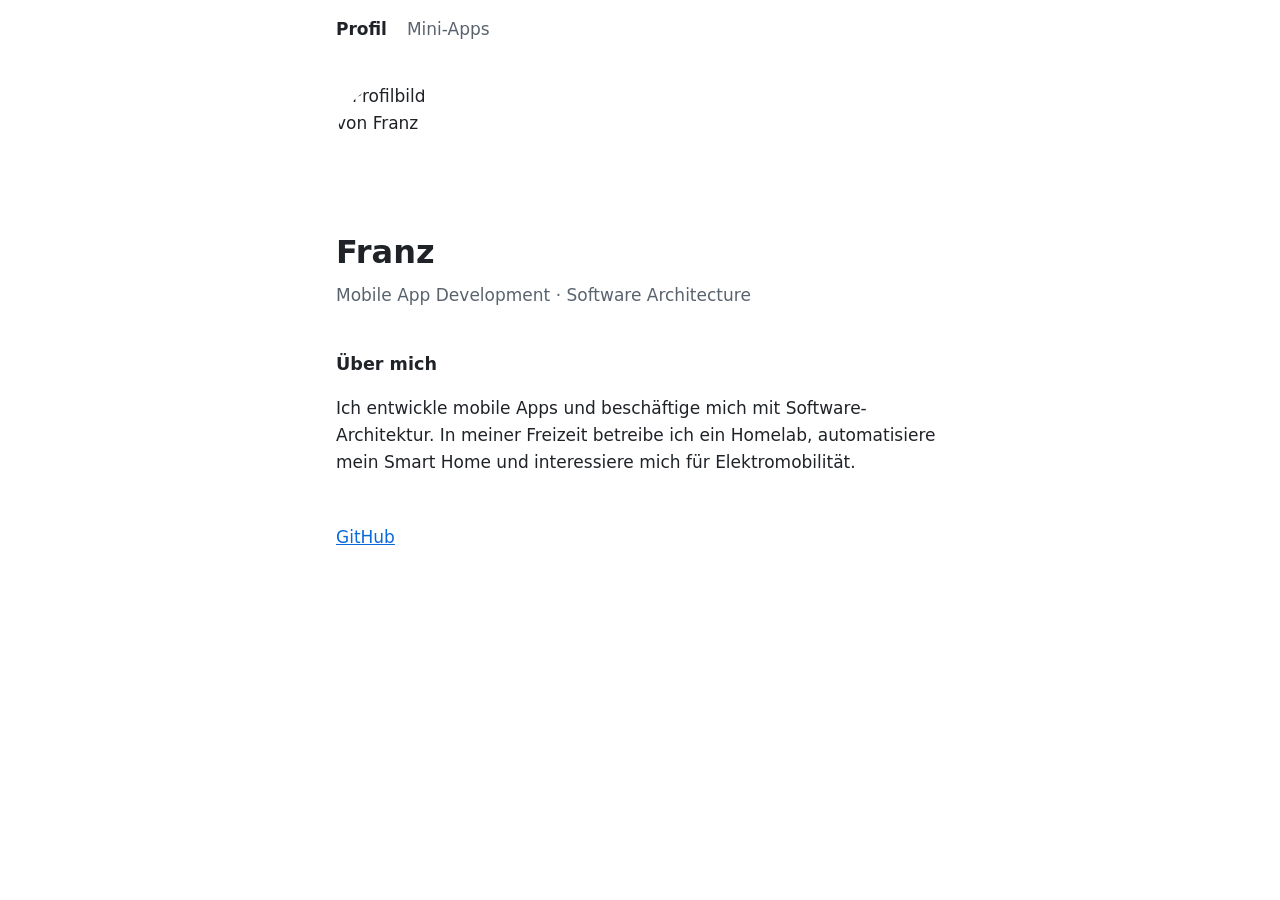
==== index.html @ 171bca57 "Navigation und Mini-Apps-Sektion ergänzen, CLAUDE.md anlegen Co-Authored-By: Claude Opus 5.5 <norepl" ====
<!doctype html>
<html lang="de">
<head>
  <meta charset="utf-8">
  <meta name="viewport" content="width=device-width, initial-scale=1">
  <title>Franz</title>
  <meta name="description" content="Franz – Mobile App Development, Software Architecture, Homelab, Smart Home, EVs">
  <link rel="stylesheet" href="style.css">
</head>
<body>
  <nav class="site-nav">
    <a href="./" aria-current="page">Profil</a>
    <a href="apps/">Mini-Apps</a>
  </nav>
  <main>
    <img class="avatar" src="https://avatars.githubusercontent.com/u/1780720?v=4" alt="Profilbild von Franz" width="120" height="120">
    <h1>Franz</h1>
    <p class="tagline">Mobile App Development · Software Architecture</p>
    <section>
      <h2>Über mich</h2>
      <p>
        Ich entwickle mobile Apps und beschäftige mich mit Software-Architektur.
        In meiner Freizeit betreibe ich ein Homelab, automatisiere mein Smart Home
        und interessiere mich für Elektromobilität.
      </p>
    </section>
    <footer>
      <a href="https://github.com/franzlj">GitHub</a>
    </footer>
  </main>
</body>
</html>
---- style.css ----
:root {
  --bg: #ffffff;
  --fg: #1f2328;
  --muted: #59636e;
  --accent: #0969da;
}
@media (prefers-color-scheme: dark) {
  :root {
    --bg: #0d1117;
    --fg: #e6edf3;
    --muted: #9198a1;
    --accent: #4493f8;
  }
}
* { box-sizing: border-box; }
body {
  margin: 0;
  background: var(--bg);
  color: var(--fg);
  font: 17px/1.6 system-ui, -apple-system, "Segoe UI", Roboto, sans-serif;
}
main {
  max-width: 640px;
  margin: 0 auto;
  padding: 64px 16px;
}
.avatar { border-radius: 50%; display: block; }
h1 { margin: 24px 0 4px; font-size: 2rem; }
h2 { font-size: 1.1rem; margin-top: 40px; }
.tagline { color: var(--muted); margin: 0; }
a { color: var(--accent); }
footer { margin-top: 48px; color: var(--muted); }

/* Navigation */
.site-nav {
  max-width: 640px;
  margin: 0 auto;
  padding: 16px 16px 0;
  display: flex;
  gap: 20px;
}
.site-nav a { color: var(--muted); text-decoration: none; }
.site-nav a:hover { color: var(--accent); }
.site-nav a[aria-current="page"] { color: var(--fg); font-weight: 600; }
.site-nav + main { padding-top: 40px; }

/* Mini-Apps-Übersicht */
.app-list { list-style: none; padding: 0; margin: 0; }
.app-list li { padding: 12px 0; border-bottom: 1px solid color-mix(in srgb, var(--muted) 30%, transparent); }
.app-list a { font-weight: 600; }
.app-list p { margin: 4px 0 0; color: var(--muted); }
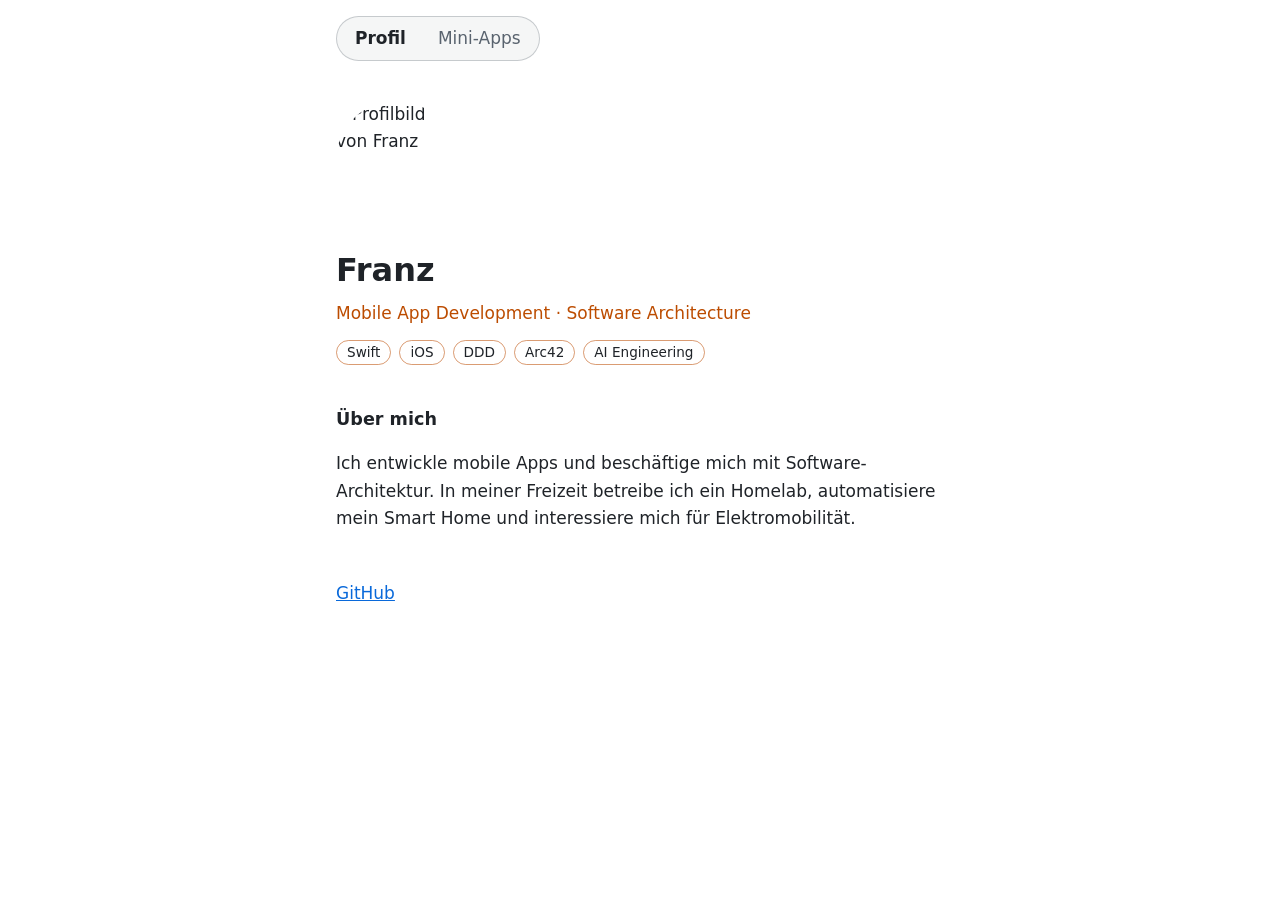
==== commit e5f4eace: "Frontpage: Navigation als Capsule, Rollen in Orange, Tag-Capsules - Navigation in gemeinsamer Capsul" ====
--- a/index.html
+++ b/index.html
@@ -15,7 +15,14 @@
   <main>
     <img class="avatar" src="https://avatars.githubusercontent.com/u/1780720?v=4" alt="Profilbild von Franz" width="120" height="120">
     <h1>Franz</h1>
-    <p class="tagline">Mobile App Development · Software Architecture</p>
+    <p class="tagline roles">Mobile App Development · Software Architecture</p>
+    <ul class="tags" aria-label="Schwerpunkte">
+      <li>Swift</li>
+      <li>iOS</li>
+      <li>DDD</li>
+      <li>Arc42</li>
+      <li>AI Engineering</li>
+    </ul>
     <section>
       <h2>Über mich</h2>
       <p>
--- a/style.css
+++ b/style.css
@@ -3,6 +3,7 @@
   --fg: #1f2328;
   --muted: #59636e;
   --accent: #0969da;
+  --orange: #bc4c00;
 }
 @media (prefers-color-scheme: dark) {
   :root {
@@ -10,6 +11,7 @@
     --fg: #e6edf3;
     --muted: #9198a1;
     --accent: #4493f8;
+    --orange: #db6d28;
   }
 }
 * { box-sizing: border-box; }
@@ -31,21 +33,77 @@
 a { color: var(--accent); }
 footer { margin-top: 48px; color: var(--muted); }
 
-/* Navigation */
+/* Navigation: gemeinsame Capsule, Hover blendet eingesetzte Capsule ein */
 .site-nav {
-  max-width: 640px;
-  margin: 0 auto;
-  padding: 16px 16px 0;
+  --nav-col: 640px;
+  width: fit-content;
+  max-width: calc(100% - 32px);
+  margin: 16px auto 0 max(16px, (100% - var(--nav-col)) / 2 + 16px);
+  padding: 4px;
   display: flex;
-  gap: 20px;
+  flex-wrap: wrap;
+  gap: 4px;
+  border: 1px solid color-mix(in srgb, var(--muted) 30%, transparent);
+  border-radius: 999px;
+  background: color-mix(in srgb, var(--muted) 6%, var(--bg));
 }
-.site-nav a { color: var(--muted); text-decoration: none; }
-.site-nav a:hover { color: var(--accent); }
+.site-nav a {
+  padding: 4px 14px;
+  border-radius: 999px;
+  color: var(--muted);
+  text-decoration: none;
+  transition: background-color .15s, box-shadow .15s, color .15s;
+}
+.site-nav a:hover, .site-nav a:focus-visible {
+  color: var(--accent);
+  background: color-mix(in srgb, var(--muted) 18%, var(--bg));
+  box-shadow: inset 0 1px 3px rgb(0 0 0 / .28);
+}
 .site-nav a[aria-current="page"] { color: var(--fg); font-weight: 600; }
 .site-nav + main { padding-top: 40px; }
+@media (prefers-reduced-motion: reduce) { .site-nav a { transition: none; } }
 
-/* Mini-Apps-Übersicht */
-.app-list { list-style: none; padding: 0; margin: 0; }
-.app-list li { padding: 12px 0; border-bottom: 1px solid color-mix(in srgb, var(--muted) 30%, transparent); }
-.app-list a { font-weight: 600; }
-.app-list p { margin: 4px 0 0; color: var(--muted); }
+/* Profil: Rollen und Tags */
+.tagline.roles { color: var(--orange); font-weight: 500; }
+.tags {
+  list-style: none;
+  padding: 0;
+  margin: 12px 0 0;
+  display: flex;
+  flex-wrap: wrap;
+  gap: 8px;
+}
+.tags li {
+  padding: 1px 10px;
+  border: 1px solid color-mix(in srgb, var(--orange) 55%, transparent);
+  border-radius: 999px;
+  color: var(--fg);
+  font-size: .85rem;
+}
+
+/* Mini-Apps-Übersicht: Kacheln */
+.app-grid {
+  list-style: none;
+  padding: 0;
+  margin: 24px 0 0;
+  display: grid;
+  grid-template-columns: repeat(auto-fill, minmax(min(100%, 260px), 1fr));
+  gap: 16px;
+}
+.app-tile {
+  display: flex;
+  flex-direction: column;
+  gap: 6px;
+  height: 100%;
+  padding: 16px 18px;
+  border: 1px solid color-mix(in srgb, var(--muted) 30%, transparent);
+  border-radius: 12px;
+  background: color-mix(in srgb, var(--muted) 6%, var(--bg));
+  color: var(--fg);
+  text-decoration: none;
+  transition: border-color .15s, transform .15s;
+}
+.app-tile:hover, .app-tile:focus-visible { border-color: var(--accent); transform: translateY(-2px); }
+.app-tile-title { font-weight: 600; color: var(--accent); }
+.app-tile-desc { color: var(--muted); font-size: .95rem; line-height: 1.45; }
+@media (prefers-reduced-motion: reduce) { .app-tile { transition: none; } .app-tile:hover { transform: none; } }
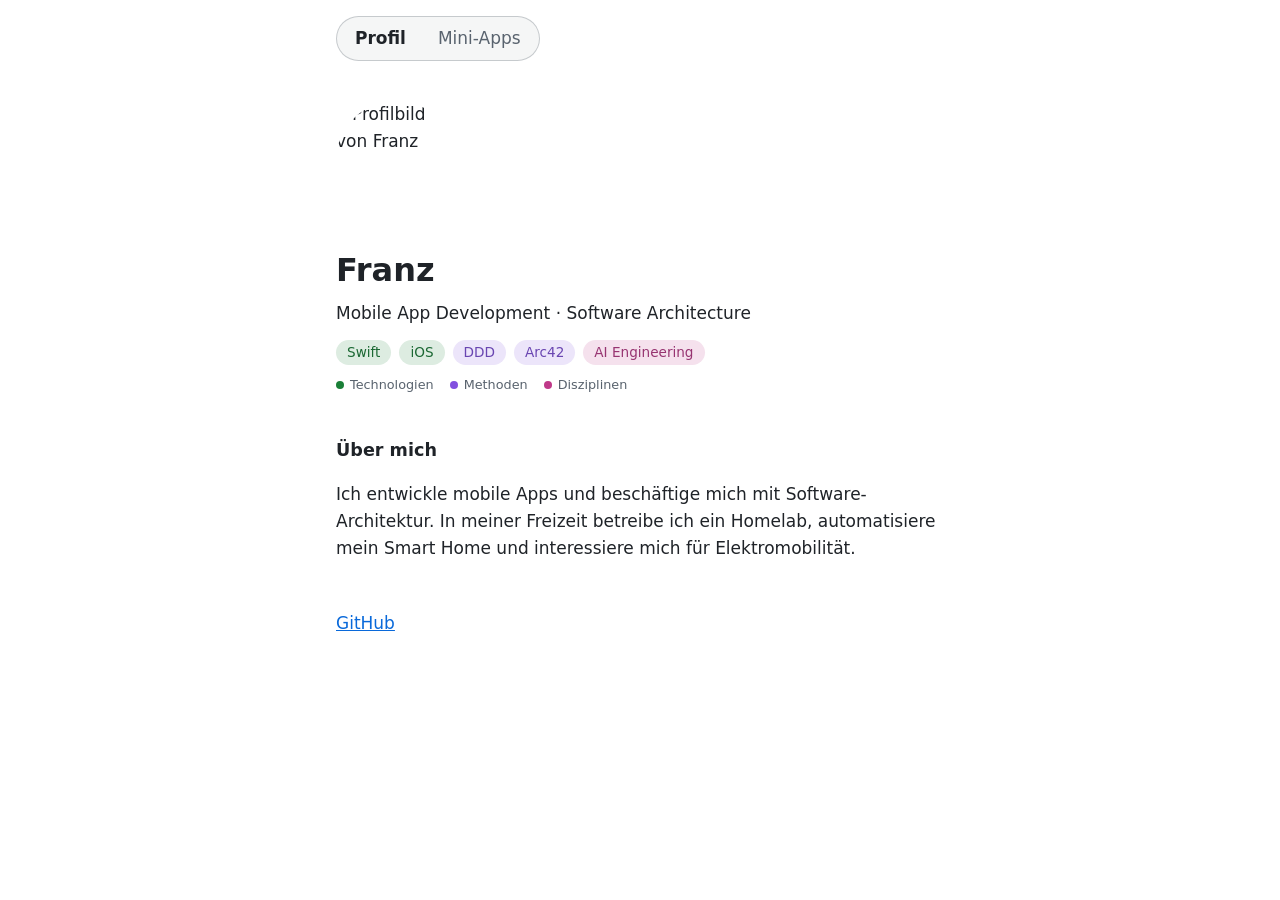
==== commit d31b4188: "Skill-Tags gefüllt und nach Kategorie gefärbt, Orange entfernt - Farb-Tokens --cat-tech, --cat-metho" ====
--- a/index.html
+++ b/index.html
@@ -16,13 +16,18 @@
     <img class="avatar" src="https://avatars.githubusercontent.com/u/1780720?v=4" alt="Profilbild von Franz" width="120" height="120">
     <h1>Franz</h1>
     <p class="tagline roles">Mobile App Development · Software Architecture</p>
-    <ul class="tags" aria-label="Schwerpunkte">
-      <li>Swift</li>
-      <li>iOS</li>
-      <li>DDD</li>
-      <li>Arc42</li>
-      <li>AI Engineering</li>
+    <ul class="tags" aria-label="Skills">
+      <li class="tag-tech" title="Technologie">Swift</li>
+      <li class="tag-tech" title="Technologie">iOS</li>
+      <li class="tag-method" title="Methode">DDD</li>
+      <li class="tag-method" title="Methode">Arc42</li>
+      <li class="tag-discipline" title="Disziplin">AI Engineering</li>
     </ul>
+    <p class="tag-legend">
+      <span class="tag-tech">Technologien</span>
+      <span class="tag-method">Methoden</span>
+      <span class="tag-discipline">Disziplinen</span>
+    </p>
     <section>
       <h2>Über mich</h2>
       <p>
--- a/style.css
+++ b/style.css
@@ -3,7 +3,10 @@
   --fg: #1f2328;
   --muted: #59636e;
   --accent: #0969da;
-  --orange: #bc4c00;
+  /* Skill-Kategorien (GitHub-Primer-Palette) */
+  --cat-tech: #1a7f37;
+  --cat-method: #8250df;
+  --cat-discipline: #bf3989;
 }
 @media (prefers-color-scheme: dark) {
   :root {
@@ -11,7 +14,9 @@
     --fg: #e6edf3;
     --muted: #9198a1;
     --accent: #4493f8;
-    --orange: #db6d28;
+    --cat-tech: #3fb950;
+    --cat-method: #ab7df8;
+    --cat-discipline: #db61a2;
   }
 }
 * { box-sizing: border-box; }
@@ -63,8 +68,11 @@
 .site-nav + main { padding-top: 40px; }
 @media (prefers-reduced-motion: reduce) { .site-nav a { transition: none; } }
 
-/* Profil: Rollen und Tags */
-.tagline.roles { color: var(--orange); font-weight: 500; }
+/* Profil: Rollen und Skill-Tags, Farbe je Kategorie */
+.tagline.roles { color: var(--fg); font-weight: 500; }
+.tag-tech { --cat: var(--cat-tech); }
+.tag-method { --cat: var(--cat-method); }
+.tag-discipline { --cat: var(--cat-discipline); }
 .tags {
   list-style: none;
   padding: 0;
@@ -74,11 +82,30 @@
   gap: 8px;
 }
 .tags li {
-  padding: 1px 10px;
-  border: 1px solid color-mix(in srgb, var(--orange) 55%, transparent);
+  padding: 2px 11px;
   border-radius: 999px;
-  color: var(--fg);
+  background: color-mix(in srgb, var(--cat) 15%, var(--bg));
+  /* Text Richtung --fg gemischt: Kontrast >= 4.5:1 in Hell und Dunkel */
+  color: color-mix(in srgb, var(--cat) 75%, var(--fg));
   font-size: .85rem;
+  font-weight: 500;
+}
+.tag-legend {
+  display: flex;
+  flex-wrap: wrap;
+  gap: 4px 16px;
+  margin: 10px 0 0;
+  color: var(--muted);
+  font-size: .8rem;
+}
+.tag-legend span::before {
+  content: "";
+  display: inline-block;
+  width: 8px;
+  height: 8px;
+  margin-right: 6px;
+  border-radius: 50%;
+  background: var(--cat);
 }
 
 /* Mini-Apps-Übersicht: Kacheln */
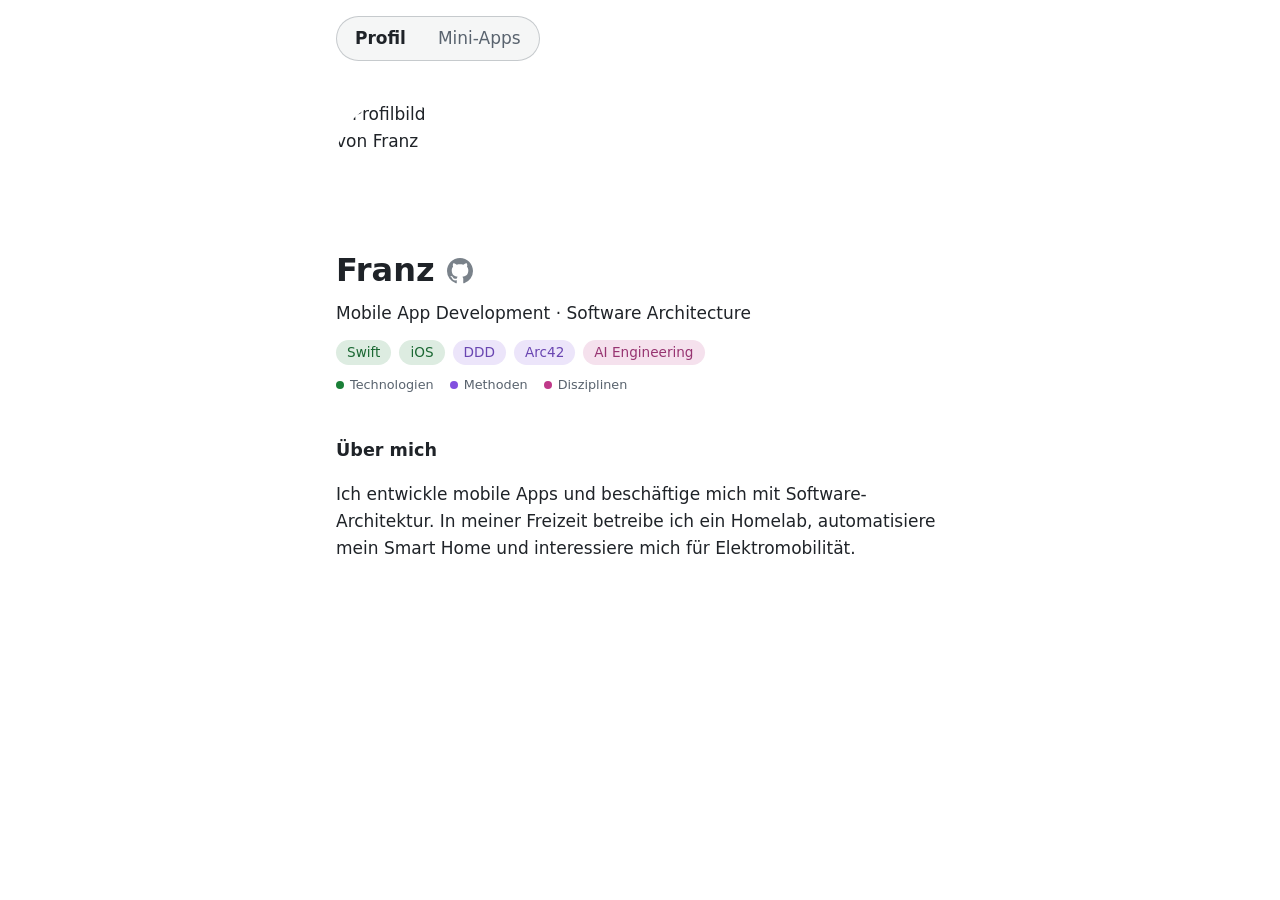
==== commit 1f3cc487: "GitHub-Link als gedämpftes Icon neben den Namen verschoben Co-Authored-By: Claude Opus 5.5 <noreply@" ====
--- a/index.html
+++ b/index.html
@@ -14,7 +14,12 @@
   </nav>
   <main>
     <img class="avatar" src="https://avatars.githubusercontent.com/u/1780720?v=4" alt="Profilbild von Franz" width="120" height="120">
-    <h1>Franz</h1>
+    <div class="name-row">
+      <h1>Franz</h1>
+      <a class="icon-link" href="https://github.com/franzlj" aria-label="GitHub-Profil von Franz" title="GitHub">
+        <svg viewBox="0 0 16 16" width="26" height="26" aria-hidden="true" fill="currentColor"><path d="M8 0c4.42 0 8 3.58 8 8a8.013 8.013 0 0 1-5.45 7.59c-.4.08-.55-.17-.55-.38 0-.27.01-1.13.01-2.2 0-.75-.25-1.23-.54-1.48 1.78-.2 3.65-.88 3.65-3.95 0-.88-.31-1.59-.82-2.15.08-.2.36-1.02-.08-2.12 0 0-.67-.22-2.2.82-.64-.18-1.32-.27-2-.27-.68 0-1.36.09-2 .27-1.53-1.03-2.2-.82-2.2-.82-.44 1.1-.16 1.92-.08 2.12-.51.56-.82 1.28-.82 2.15 0 3.06 1.86 3.75 3.64 3.95-.23.2-.44.55-.51 1.07-.46.21-1.61.55-2.33-.66-.15-.24-.6-.83-1.23-.82-.67.01-.27.38.01.53.34.19.73.9.82 1.13.16.45.68 1.31 2.69.94 0 .67.01 1.3.01 1.49 0 .21-.15.45-.55.38A7.995 7.995 0 0 1 0 8c0-4.42 3.58-8 8-8Z"/></svg>
+      </a>
+    </div>
     <p class="tagline roles">Mobile App Development · Software Architecture</p>
     <ul class="tags" aria-label="Skills">
       <li class="tag-tech" title="Technologie">Swift</li>
@@ -36,9 +41,6 @@
         und interessiere mich für Elektromobilität.
       </p>
     </section>
-    <footer>
-      <a href="https://github.com/franzlj">GitHub</a>
-    </footer>
   </main>
 </body>
 </html>
--- a/style.css
+++ b/style.css
@@ -68,6 +68,13 @@
 .site-nav + main { padding-top: 40px; }
 @media (prefers-reduced-motion: reduce) { .site-nav a { transition: none; } }
 
+/* Profil: Name mit GitHub-Icon */
+.name-row { display: flex; align-items: center; gap: 12px; margin: 24px 0 4px; }
+.name-row h1 { margin: 0; }
+.icon-link { display: inline-flex; color: var(--muted); opacity: .8; transition: color .15s, opacity .15s; }
+.icon-link:hover, .icon-link:focus-visible { color: var(--fg); opacity: 1; }
+@media (prefers-reduced-motion: reduce) { .icon-link { transition: none; } }
+
 /* Profil: Rollen und Skill-Tags, Farbe je Kategorie */
 .tagline.roles { color: var(--fg); font-weight: 500; }
 .tag-tech { --cat: var(--cat-tech); }
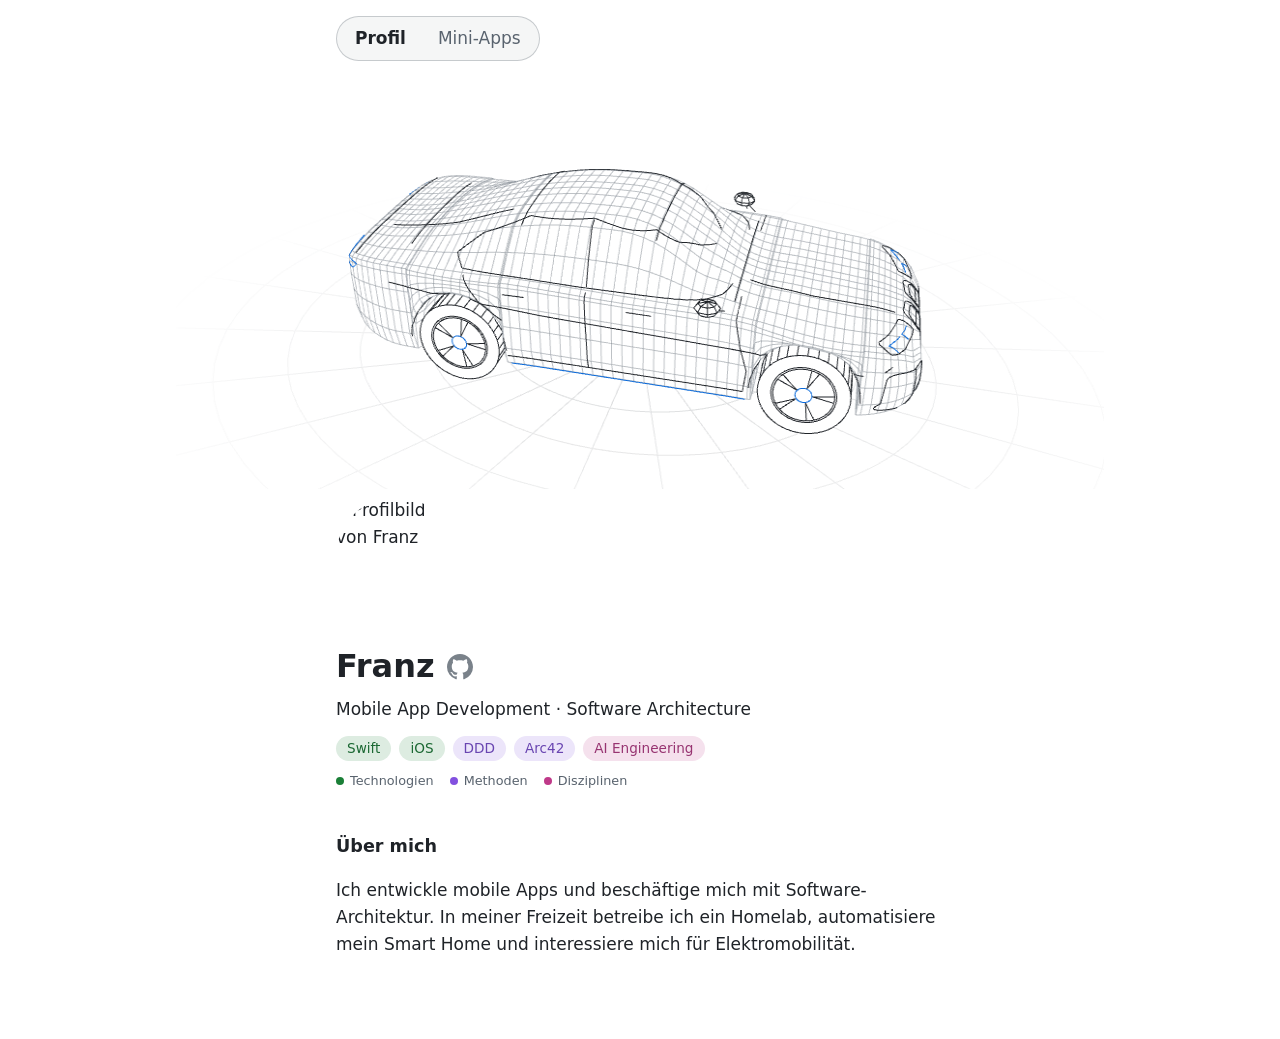
==== commit dc17f7d2: "Startseite: 3D-Drahtgittermodell eines Autos mit scrollgesteuerter Kamera Prozedural erzeugte Kaross" ====
--- a/index.html
+++ b/index.html
@@ -6,12 +6,16 @@
   <title>Franz</title>
   <meta name="description" content="Franz – Mobile App Development, Software Architecture, Homelab, Smart Home, EVs">
   <link rel="stylesheet" href="style.css">
+  <script type="module" src="assets/car-stage.js"></script>
 </head>
 <body>
   <nav class="site-nav">
     <a href="./" aria-current="page">Profil</a>
     <a href="apps/">Mini-Apps</a>
   </nav>
+  <div class="car-stage">
+    <canvas role="img" aria-label="Drahtgittermodell eines Autos, die Ansicht dreht sich beim Scrollen von seitlich oben nach frontal"></canvas>
+  </div>
   <main>
     <img class="avatar" src="https://avatars.githubusercontent.com/u/1780720?v=4" alt="Profilbild von Franz" width="120" height="120">
     <div class="name-row">
--- a/style.css
+++ b/style.css
@@ -66,6 +66,16 @@
 }
 .site-nav a[aria-current="page"] { color: var(--fg); font-weight: 600; }
 .site-nav + main { padding-top: 40px; }
+
+/* Profil: 3D-Modell zwischen Navigation und Profilbild */
+.car-stage {
+  max-width: 960px;
+  height: clamp(220px, 42vw, 420px);
+  margin: 8px auto 0;
+  padding: 0 16px;
+}
+.car-stage canvas { display: block; width: 100%; height: 100%; }
+.car-stage + main { padding-top: 8px; }
 @media (prefers-reduced-motion: reduce) { .site-nav a { transition: none; } }
 
 /* Profil: Name mit GitHub-Icon */
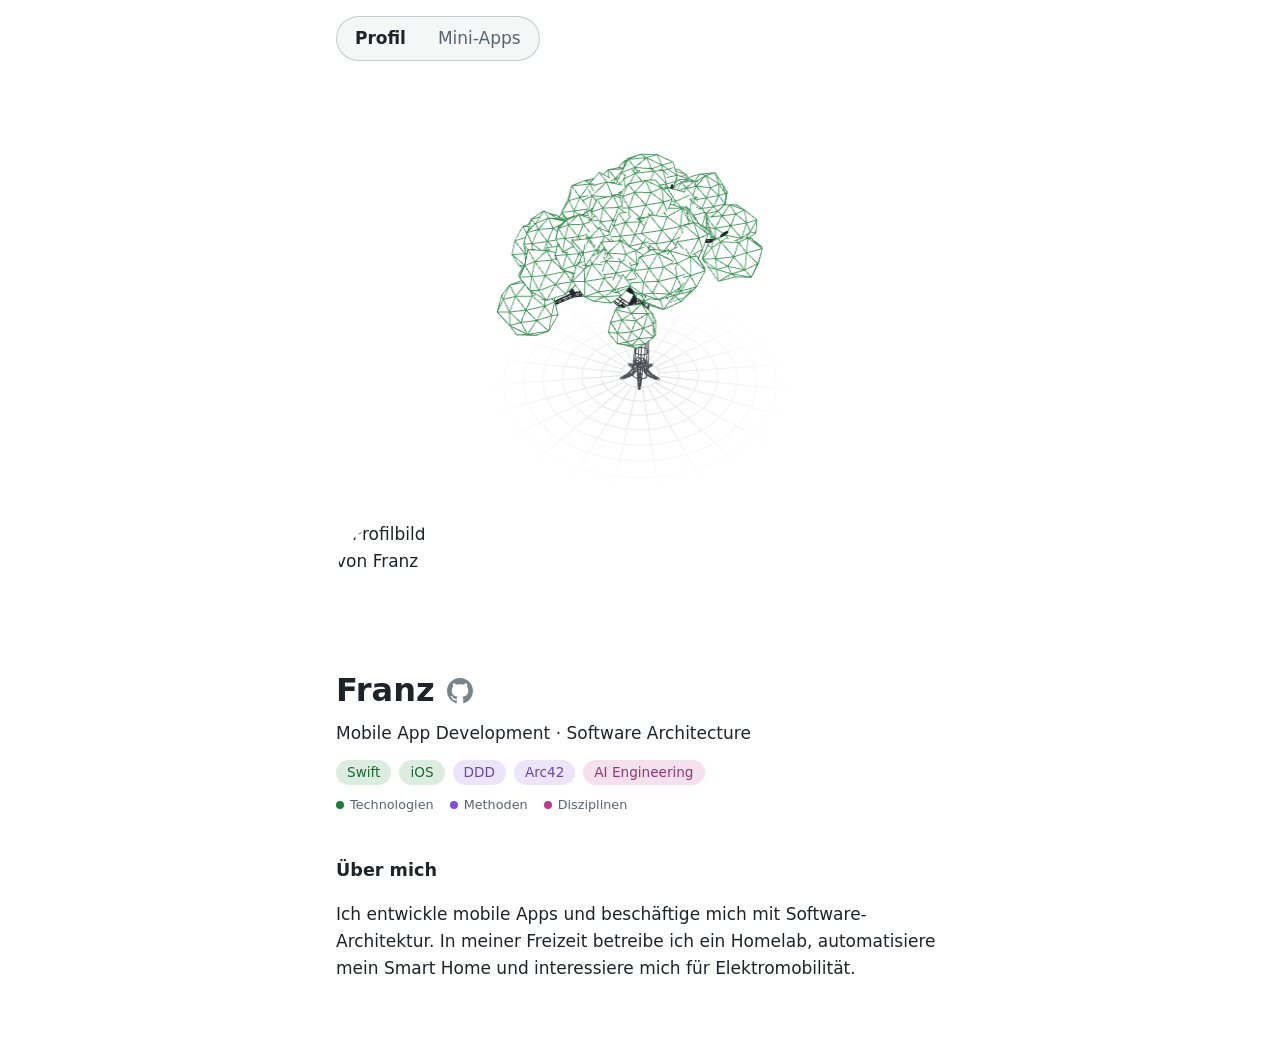
==== commit 0e07ff90: "Startseite: Baum statt Auto als 3D-Drahtgittermodell Prozeduraler Baum (fester Seed): verjüngte Äste" ====
--- a/index.html
+++ b/index.html
@@ -6,26 +6,26 @@
   <title>Franz</title>
   <meta name="description" content="Franz – Mobile App Development, Software Architecture, Homelab, Smart Home, EVs">
   <link rel="stylesheet" href="style.css">
-  <script type="module" src="assets/car-stage.js"></script>
+  <script type="module" src="assets/tree-stage.js"></script>
 </head>
 <body>
   <nav class="site-nav">
     <a href="./" aria-current="page">Profil</a>
     <a href="apps/">Mini-Apps</a>
   </nav>
-  <div class="car-stage">
-    <canvas role="img" aria-label="Drahtgittermodell eines Autos, die Ansicht dreht sich beim Scrollen von seitlich oben nach frontal"></canvas>
+  <div class="tree-stage">
+    <canvas role="img" aria-label="Drahtgittermodell eines Baums, die Ansicht kreist beim Scrollen um den Baum"></canvas>
   </div>
   <main>
     <img class="avatar" src="https://avatars.githubusercontent.com/u/1780720?v=4" alt="Profilbild von Franz" width="120" height="120">
     <div class="name-row">
       <h1>Franz</h1>
-      <a class="icon-link" href="https://github.com/franzlj" aria-label="GitHub-Profil von Franz" title="GitHub">
+      <a class="icon-link" href="https://github.com/franzlj" aria-label="Drahtgittermodell eines Baums, die Ansicht kreist beim Scrollen um den Baum" title="GitHub">
         <svg viewBox="0 0 16 16" width="26" height="26" aria-hidden="true" fill="currentColor"><path d="M8 0c4.42 0 8 3.58 8 8a8.013 8.013 0 0 1-5.45 7.59c-.4.08-.55-.17-.55-.38 0-.27.01-1.13.01-2.2 0-.75-.25-1.23-.54-1.48 1.78-.2 3.65-.88 3.65-3.95 0-.88-.31-1.59-.82-2.15.08-.2.36-1.02-.08-2.12 0 0-.67-.22-2.2.82-.64-.18-1.32-.27-2-.27-.68 0-1.36.09-2 .27-1.53-1.03-2.2-.82-2.2-.82-.44 1.1-.16 1.92-.08 2.12-.51.56-.82 1.28-.82 2.15 0 3.06 1.86 3.75 3.64 3.95-.23.2-.44.55-.51 1.07-.46.21-1.61.55-2.33-.66-.15-.24-.6-.83-1.23-.82-.67.01-.27.38.01.53.34.19.73.9.82 1.13.16.45.68 1.31 2.69.94 0 .67.01 1.3.01 1.49 0 .21-.15.45-.55.38A7.995 7.995 0 0 1 0 8c0-4.42 3.58-8 8-8Z"/></svg>
       </a>
     </div>
     <p class="tagline roles">Mobile App Development · Software Architecture</p>
-    <ul class="tags" aria-label="Skills">
+    <ul class="tags" aria-label="Drahtgittermodell eines Baums, die Ansicht kreist beim Scrollen um den Baum">
       <li class="tag-tech" title="Technologie">Swift</li>
       <li class="tag-tech" title="Technologie">iOS</li>
       <li class="tag-method" title="Methode">DDD</li>
--- a/style.css
+++ b/style.css
@@ -67,15 +67,25 @@
 .site-nav a[aria-current="page"] { color: var(--fg); font-weight: 600; }
 .site-nav + main { padding-top: 40px; }
 
-/* Profil: 3D-Modell zwischen Navigation und Profilbild */
-.car-stage {
+/* Profil: 3D-Baum zwischen Navigation und Profilbild */
+.tree-stage {
   max-width: 960px;
   height: clamp(220px, 42vw, 420px);
   margin: 8px auto 0;
   padding: 0 16px;
 }
-.car-stage canvas { display: block; width: 100%; height: 100%; }
-.car-stage + main { padding-top: 8px; }
+.tree-stage canvas { display: block; width: 100%; height: 100%; }
+/* Parallax: Der Inhalt schiebt sich beim Scrollen über das Modell (Versatz per JS) */
+body:has(.tree-stage) { overflow-x: clip; }
+.tree-stage { position: relative; z-index: 0; will-change: transform; }
+.tree-stage + main { position: relative; z-index: 1; padding-top: 32px; }
+.tree-stage + main::before {
+  content: "";
+  position: absolute;
+  z-index: -1;
+  inset: 0 calc(50% - 50vw);
+  background: linear-gradient(to bottom, transparent, var(--bg) 40px);
+}
 @media (prefers-reduced-motion: reduce) { .site-nav a { transition: none; } }
 
 /* Profil: Name mit GitHub-Icon */
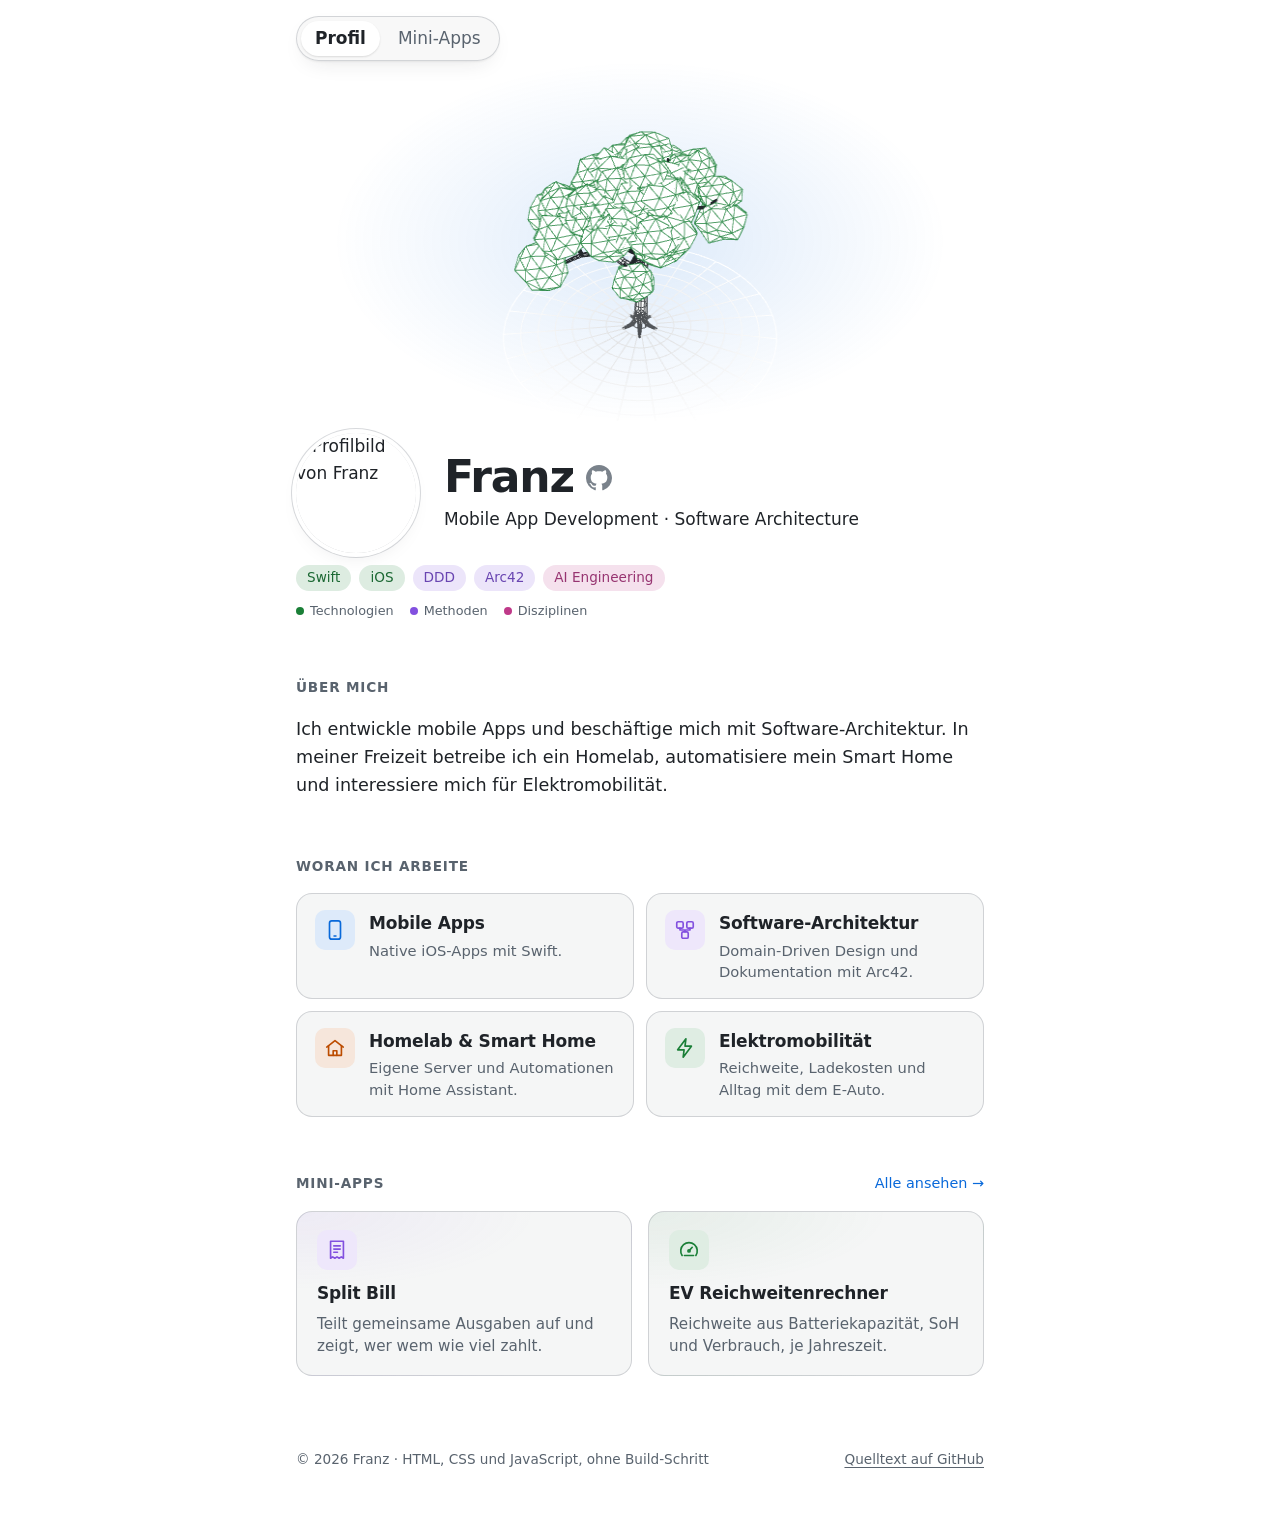
==== commit 9a5ba57a: "Modernes Design: Kopfbereich, Schwerpunkte, Mini-App-Vorschau und Fußzeile - Navigation bleibt beim " ====
--- a/index.html
+++ b/index.html
@@ -5,7 +5,7 @@
   <meta name="viewport" content="width=device-width, initial-scale=1">
   <title>Franz</title>
   <meta name="description" content="Franz – Mobile App Development, Software Architecture, Homelab, Smart Home, EVs">
-  <link rel="stylesheet" href="style.css">
+  <link rel="stylesheet" href="style.css?v=3">
   <script type="module" src="assets/tree-stage.js"></script>
 </head>
 <body>
@@ -17,15 +17,19 @@
     <canvas role="img" aria-label="Drahtgittermodell eines Baums, die Ansicht kreist beim Scrollen um den Baum"></canvas>
   </div>
   <main>
-    <img class="avatar" src="https://avatars.githubusercontent.com/u/1780720?v=4" alt="Profilbild von Franz" width="120" height="120">
-    <div class="name-row">
-      <h1>Franz</h1>
-      <a class="icon-link" href="https://github.com/franzlj" aria-label="Drahtgittermodell eines Baums, die Ansicht kreist beim Scrollen um den Baum" title="GitHub">
-        <svg viewBox="0 0 16 16" width="26" height="26" aria-hidden="true" fill="currentColor"><path d="M8 0c4.42 0 8 3.58 8 8a8.013 8.013 0 0 1-5.45 7.59c-.4.08-.55-.17-.55-.38 0-.27.01-1.13.01-2.2 0-.75-.25-1.23-.54-1.48 1.78-.2 3.65-.88 3.65-3.95 0-.88-.31-1.59-.82-2.15.08-.2.36-1.02-.08-2.12 0 0-.67-.22-2.2.82-.64-.18-1.32-.27-2-.27-.68 0-1.36.09-2 .27-1.53-1.03-2.2-.82-2.2-.82-.44 1.1-.16 1.92-.08 2.12-.51.56-.82 1.28-.82 2.15 0 3.06 1.86 3.75 3.64 3.95-.23.2-.44.55-.51 1.07-.46.21-1.61.55-2.33-.66-.15-.24-.6-.83-1.23-.82-.67.01-.27.38.01.53.34.19.73.9.82 1.13.16.45.68 1.31 2.69.94 0 .67.01 1.3.01 1.49 0 .21-.15.45-.55.38A7.995 7.995 0 0 1 0 8c0-4.42 3.58-8 8-8Z"/></svg>
-      </a>
+    <div class="hero">
+      <img class="avatar" src="https://avatars.githubusercontent.com/u/1780720?v=4" alt="Profilbild von Franz" width="120" height="120">
+      <div class="hero-text">
+        <div class="name-row">
+          <h1>Franz</h1>
+          <a class="icon-link" href="https://github.com/franzlj" aria-label="GitHub-Profil von Franz" title="GitHub">
+            <svg viewBox="0 0 16 16" width="26" height="26" aria-hidden="true" fill="currentColor"><path d="M8 0c4.42 0 8 3.58 8 8a8.013 8.013 0 0 1-5.45 7.59c-.4.08-.55-.17-.55-.38 0-.27.01-1.13.01-2.2 0-.75-.25-1.23-.54-1.48 1.78-.2 3.65-.88 3.65-3.95 0-.88-.31-1.59-.82-2.15.08-.2.36-1.02-.08-2.12 0 0-.67-.22-2.2.82-.64-.18-1.32-.27-2-.27-.68 0-1.36.09-2 .27-1.53-1.03-2.2-.82-2.2-.82-.44 1.1-.16 1.92-.08 2.12-.51.56-.82 1.28-.82 2.15 0 3.06 1.86 3.75 3.64 3.95-.23.2-.44.55-.51 1.07-.46.21-1.61.55-2.33-.66-.15-.24-.6-.83-1.23-.82-.67.01-.27.38.01.53.34.19.73.9.82 1.13.16.45.68 1.31 2.69.94 0 .67.01 1.3.01 1.49 0 .21-.15.45-.55.38A7.995 7.995 0 0 1 0 8c0-4.42 3.58-8 8-8Z"/></svg>
+          </a>
+        </div>
+        <p class="tagline roles">Mobile App Development · Software Architecture</p>
+      </div>
     </div>
-    <p class="tagline roles">Mobile App Development · Software Architecture</p>
-    <ul class="tags" aria-label="Drahtgittermodell eines Baums, die Ansicht kreist beim Scrollen um den Baum">
+    <ul class="tags" aria-label="Schwerpunkte">
       <li class="tag-tech" title="Technologie">Swift</li>
       <li class="tag-tech" title="Technologie">iOS</li>
       <li class="tag-method" title="Methode">DDD</li>
@@ -37,14 +41,65 @@
       <span class="tag-method">Methoden</span>
       <span class="tag-discipline">Disziplinen</span>
     </p>
-    <section>
-      <h2>Über mich</h2>
-      <p>
+    <section aria-labelledby="h-about">
+      <h2 class="eyebrow" id="h-about">Über mich</h2>
+      <p class="lead">
         Ich entwickle mobile Apps und beschäftige mich mit Software-Architektur.
         In meiner Freizeit betreibe ich ein Homelab, automatisiere mein Smart Home
         und interessiere mich für Elektromobilität.
       </p>
     </section>
+    <section aria-labelledby="h-focus">
+      <h2 class="eyebrow" id="h-focus">Woran ich arbeite</h2>
+      <ul class="focus-grid">
+        <li class="focus-card" style="--cat: var(--accent)">
+          <span class="app-tile-icon" aria-hidden="true"><svg viewBox="0 0 24 24" width="22" height="22" fill="none" stroke="currentColor" stroke-width="1.8" stroke-linecap="round" stroke-linejoin="round"><rect x="6" y="2" width="12" height="20" rx="2.5"/><path d="M11 18.5h2"/></svg></span>
+          <strong>Mobile Apps</strong>
+          <span>Native iOS-Apps mit Swift.</span>
+        </li>
+        <li class="focus-card" style="--cat: var(--cat-method)">
+          <span class="app-tile-icon" aria-hidden="true"><svg viewBox="0 0 24 24" width="22" height="22" fill="none" stroke="currentColor" stroke-width="1.8" stroke-linecap="round" stroke-linejoin="round"><rect x="3" y="3" width="7" height="7" rx="1.5"/><rect x="14" y="3" width="7" height="7" rx="1.5"/><rect x="8.5" y="14" width="7" height="7" rx="1.5"/><path d="M6.5 10v2h11v-2M12 12v2"/></svg></span>
+          <strong>Software-Architektur</strong>
+          <span>Domain-Driven Design und Dokumentation mit Arc42.</span>
+        </li>
+        <li class="focus-card" style="--cat: var(--app-smarthome)">
+          <span class="app-tile-icon" aria-hidden="true"><svg viewBox="0 0 24 24" width="22" height="22" fill="none" stroke="currentColor" stroke-width="1.8" stroke-linecap="round" stroke-linejoin="round"><path d="M3 11 12 4l9 7"/><path d="M5 9.5V20h14V9.5"/><path d="M10 20v-5h4v5"/></svg></span>
+          <strong>Homelab & Smart Home</strong>
+          <span>Eigene Server und Automationen mit Home Assistant.</span>
+        </li>
+        <li class="focus-card" style="--cat: var(--app-emobil)">
+          <span class="app-tile-icon" aria-hidden="true"><svg viewBox="0 0 24 24" width="22" height="22" fill="none" stroke="currentColor" stroke-width="1.8" stroke-linecap="round" stroke-linejoin="round"><path d="M13 2 4 14h7l-1 8 9-12h-7z"/></svg></span>
+          <strong>Elektromobilität</strong>
+          <span>Reichweite, Ladekosten und Alltag mit dem E-Auto.</span>
+        </li>
+      </ul>
+    </section>
+    <section aria-labelledby="h-apps">
+      <div class="section-head">
+        <h2 class="eyebrow" id="h-apps">Mini-Apps</h2>
+        <a href="apps/">Alle ansehen →</a>
+      </div>
+      <ul class="app-grid">
+        <li style="--cat: var(--app-alltag)">
+          <a class="app-tile" href="apps/split-bill/">
+            <span class="app-tile-icon" aria-hidden="true"><svg viewBox="0 0 24 24" width="22" height="22" fill="none" stroke="currentColor" stroke-width="1.8" stroke-linecap="round" stroke-linejoin="round"><path d="M5 2.5h14V21l-2.33-1.5L14.33 21 12 19.5 9.67 21l-2.34-1.5L5 21z"/><path d="M8.5 7.5h7M8.5 11h7M8.5 14.5h4"/></svg></span>
+            <span class="app-tile-title">Split Bill</span>
+            <span class="app-tile-desc">Teilt gemeinsame Ausgaben auf und zeigt, wer wem wie viel zahlt.</span>
+          </a>
+        </li>
+        <li style="--cat: var(--app-emobil)">
+          <a class="app-tile" href="apps/ev-reichweite/">
+            <span class="app-tile-icon" aria-hidden="true"><svg viewBox="0 0 24 24" width="22" height="22" fill="none" stroke="currentColor" stroke-width="1.8" stroke-linecap="round" stroke-linejoin="round"><path d="M4.5 18a9 9 0 1 1 15 0"/><path d="m12 13 3.5-4"/><circle cx="12" cy="13" r="1.2"/><path d="M7 18h10"/></svg></span>
+            <span class="app-tile-title">EV Reichweitenrechner</span>
+            <span class="app-tile-desc">Reichweite aus Batteriekapazität, SoH und Verbrauch, je Jahreszeit.</span>
+          </a>
+        </li>
+      </ul>
+    </section>
   </main>
+  <footer class="site-footer">
+    <span>© 2026 Franz · HTML, CSS und JavaScript, ohne Build-Schritt</span>
+    <a href="https://github.com/franzlj/franzlj.github.io">Quelltext auf GitHub</a>
+  </footer>
 </body>
 </html>
--- a/style.css
+++ b/style.css
@@ -7,6 +7,17 @@
   --cat-tech: #1a7f37;
   --cat-method: #8250df;
   --cat-discipline: #bf3989;
+  /* Mini-App-Kategorien */
+  --app-smarthome: #bc4c00;
+  --app-emobil: #1a7f37;
+  --app-alltag: #8250df;
+  /* Abgeleitete Flächen und Linien */
+  --surface: color-mix(in srgb, var(--muted) 6%, var(--bg));
+  --border: color-mix(in srgb, var(--muted) 24%, transparent);
+  --shadow: 0 1px 2px rgb(31 35 40 / .06), 0 8px 24px -12px rgb(31 35 40 / .18);
+  --glow: color-mix(in srgb, var(--accent) 14%, transparent);
+  --radius: 16px;
+  --col: 720px;
 }
 @media (prefers-color-scheme: dark) {
   :root {
@@ -17,6 +28,11 @@
     --cat-tech: #3fb950;
     --cat-method: #ab7df8;
     --cat-discipline: #db61a2;
+    --app-smarthome: #f0883e;
+    --app-emobil: #3fb950;
+    --app-alltag: #ab7df8;
+    --shadow: 0 1px 2px rgb(0 0 0 / .3), 0 12px 32px -16px rgb(0 0 0 / .7);
+    --glow: color-mix(in srgb, var(--accent) 20%, transparent);
   }
 }
 * { box-sizing: border-box; }
@@ -25,22 +41,31 @@
   background: var(--bg);
   color: var(--fg);
   font: 17px/1.6 system-ui, -apple-system, "Segoe UI", Roboto, sans-serif;
+  -webkit-font-smoothing: antialiased;
+  text-rendering: optimizeLegibility;
 }
 main {
-  max-width: 640px;
+  max-width: var(--col);
   margin: 0 auto;
   padding: 64px 16px;
 }
 .avatar { border-radius: 50%; display: block; }
-h1 { margin: 24px 0 4px; font-size: 2rem; }
-h2 { font-size: 1.1rem; margin-top: 40px; }
+h1 { margin: 24px 0 4px; font-size: clamp(2rem, 1.4rem + 2.4vw, 2.75rem); line-height: 1.1; letter-spacing: -.025em; }
+h2 { font-size: 1.1rem; margin-top: 40px; letter-spacing: -.01em; }
+h1, h2, h3 { text-wrap: balance; }
+p { text-wrap: pretty; }
 .tagline { color: var(--muted); margin: 0; }
-a { color: var(--accent); }
-footer { margin-top: 48px; color: var(--muted); }
-
-/* Navigation: gemeinsame Capsule, Hover blendet eingesetzte Capsule ein */
+a { color: var(--accent); text-underline-offset: .2em; }
+:focus-visible { outline: 2px solid var(--accent); outline-offset: 2px; }
+::selection { background: color-mix(in srgb, var(--accent) 25%, transparent); }
+
+/* Navigation: gemeinsame Capsule, bleibt beim Scrollen oben (Glas-Effekt),
+   Hover blendet eingesetzte Capsule ein */
 .site-nav {
-  --nav-col: 640px;
+  --nav-col: var(--col);
+  position: sticky;
+  top: 12px;
+  z-index: 10;
   width: fit-content;
   max-width: calc(100% - 32px);
   margin: 16px auto 0 max(16px, (100% - var(--nav-col)) / 2 + 16px);
@@ -48,9 +73,12 @@
   display: flex;
   flex-wrap: wrap;
   gap: 4px;
-  border: 1px solid color-mix(in srgb, var(--muted) 30%, transparent);
+  border: 1px solid var(--border);
   border-radius: 999px;
-  background: color-mix(in srgb, var(--muted) 6%, var(--bg));
+  background: color-mix(in srgb, var(--surface) 72%, transparent);
+  -webkit-backdrop-filter: saturate(1.6) blur(14px);
+  backdrop-filter: saturate(1.6) blur(14px);
+  box-shadow: var(--shadow);
 }
 .site-nav a {
   padding: 4px 14px;
@@ -64,27 +92,34 @@
   background: color-mix(in srgb, var(--muted) 18%, var(--bg));
   box-shadow: inset 0 1px 3px rgb(0 0 0 / .28);
 }
-.site-nav a[aria-current="page"] { color: var(--fg); font-weight: 600; }
+.site-nav a[aria-current="page"] { color: var(--fg); font-weight: 600; background: var(--bg); box-shadow: 0 1px 2px rgb(0 0 0 / .12); }
 .site-nav + main { padding-top: 40px; }
 
 /* Profil: 3D-Baum zwischen Navigation und Profilbild */
 .tree-stage {
   max-width: 960px;
-  height: clamp(220px, 42vw, 420px);
-  margin: 8px auto 0;
+  height: clamp(200px, 36vw, 360px);
+  margin: 0 auto;
   padding: 0 16px;
 }
 .tree-stage canvas { display: block; width: 100%; height: 100%; }
+.tree-stage::before {
+  content: "";
+  position: absolute;
+  z-index: -1;
+  inset: 0 18%;
+  background: radial-gradient(closest-side, var(--glow), transparent);
+}
 /* Parallax: Der Inhalt schiebt sich beim Scrollen über das Modell (Versatz per JS) */
 body:has(.tree-stage) { overflow-x: clip; }
 .tree-stage { position: relative; z-index: 0; will-change: transform; }
-.tree-stage + main { position: relative; z-index: 1; padding-top: 32px; }
+.tree-stage + main { position: relative; z-index: 1; padding-top: 12px; }
 .tree-stage + main::before {
   content: "";
   position: absolute;
   z-index: -1;
   inset: 0 calc(50% - 50vw);
-  background: linear-gradient(to bottom, transparent, var(--bg) 40px);
+  background: linear-gradient(to bottom, transparent, var(--bg) 28px);
 }
 @media (prefers-reduced-motion: reduce) { .site-nav a { transition: none; } }
 
@@ -136,28 +171,170 @@
 }
 
 /* Mini-Apps-Übersicht: Kacheln */
+.visually-hidden {
+  position: absolute;
+  width: 1px;
+  height: 1px;
+  overflow: hidden;
+  clip: rect(0 0 0 0);
+  white-space: nowrap;
+}
+.app-search { margin-top: 24px; }
+.app-search input {
+  width: 100%;
+  padding: 10px 14px;
+  border: 1px solid var(--border);
+  border-radius: 12px;
+  background: var(--surface);
+  color: var(--fg);
+  font: inherit;
+}
+.app-search input::placeholder { color: var(--muted); }
+.app-search input:focus { outline: 2px solid var(--accent); outline-offset: 1px; border-color: transparent; }
+.app-empty { margin-top: 32px; color: var(--muted); }
+.app-section h2 {
+  margin: 40px 0 12px;
+  color: var(--muted);
+  font-size: .85rem;
+  font-weight: 600;
+  letter-spacing: .06em;
+  text-transform: uppercase;
+  display: flex;
+  align-items: center;
+  gap: 8px;
+}
+.app-section h2::before {
+  content: "";
+  width: 8px;
+  height: 8px;
+  border-radius: 50%;
+  background: var(--cat);
+}
 .app-grid {
   list-style: none;
   padding: 0;
-  margin: 24px 0 0;
+  margin: 0;
   display: grid;
   grid-template-columns: repeat(auto-fill, minmax(min(100%, 260px), 1fr));
   gap: 16px;
 }
 .app-tile {
+  position: relative;
   display: flex;
   flex-direction: column;
   gap: 6px;
   height: 100%;
-  padding: 16px 18px;
-  border: 1px solid color-mix(in srgb, var(--muted) 30%, transparent);
-  border-radius: 12px;
-  background: color-mix(in srgb, var(--muted) 6%, var(--bg));
+  padding: 18px 20px;
+  border: 1px solid var(--border);
+  border-radius: var(--radius);
+  /* Leichter Farbverlauf in der Kategoriefarbe von oben links */
+  background:
+    radial-gradient(120% 80% at 0 0, color-mix(in srgb, var(--cat, var(--accent)) 7%, transparent), transparent 60%),
+    var(--surface);
   color: var(--fg);
   text-decoration: none;
-  transition: border-color .15s, transform .15s;
-}
-.app-tile:hover, .app-tile:focus-visible { border-color: var(--accent); transform: translateY(-2px); }
-.app-tile-title { font-weight: 600; color: var(--accent); }
+  transition: border-color .2s, transform .2s, box-shadow .2s;
+}
+.app-tile::after {
+  content: "→";
+  position: absolute;
+  top: 18px;
+  right: 20px;
+  color: var(--cat, var(--accent));
+  opacity: 0;
+  transform: translateX(-6px);
+  transition: opacity .2s, transform .2s;
+}
+.app-tile:hover, .app-tile:focus-visible {
+  border-color: color-mix(in srgb, var(--cat, var(--accent)) 55%, transparent);
+  transform: translateY(-2px);
+  box-shadow: var(--shadow);
+}
+.app-tile:hover::after, .app-tile:focus-visible::after { opacity: 1; transform: none; }
+.app-tile-icon {
+  display: grid;
+  place-items: center;
+  width: 40px;
+  height: 40px;
+  margin-bottom: 4px;
+  border-radius: 10px;
+  background: color-mix(in srgb, var(--cat, var(--accent)) 14%, var(--bg));
+  color: var(--cat, var(--accent));
+}
+.app-tile-icon svg {
+  width: 22px;
+  height: 22px;
+  fill: none;
+  stroke: currentColor;
+  stroke-width: 1.8;
+  stroke-linecap: round;
+  stroke-linejoin: round;
+}
+.app-tile-title { font-weight: 600; color: var(--fg); letter-spacing: -.01em; }
 .app-tile-desc { color: var(--muted); font-size: .95rem; line-height: 1.45; }
-@media (prefers-reduced-motion: reduce) { .app-tile { transition: none; } .app-tile:hover { transform: none; } }
+@media (prefers-reduced-motion: reduce) {
+  .app-tile, .app-tile::after { transition: none; }
+  .app-tile:hover, .app-tile:focus-visible { transform: none; }
+}
+
+/* Profil: Kopfbereich, Profilbild neben dem Namen ab Tablet-Breite */
+.hero { display: grid; gap: 0 28px; align-items: center; }
+.hero .avatar { box-shadow: 0 0 0 4px var(--bg), 0 0 0 5px var(--border), var(--shadow); }
+@media (min-width: 600px) {
+  .hero { grid-template-columns: auto 1fr; }
+  .hero .name-row { margin-top: 0; }
+}
+
+/* Abschnittsüberschrift als kleine Zeile in Großbuchstaben, wie die Kategorien der Mini-Apps */
+.eyebrow {
+  margin: 56px 0 16px;
+  color: var(--muted);
+  font-size: .85rem;
+  font-weight: 600;
+  letter-spacing: .06em;
+  text-transform: uppercase;
+}
+.lead { font-size: 1.1rem; margin: 0; }
+.section-head { display: flex; align-items: baseline; justify-content: space-between; gap: 16px; }
+.section-head a { font-size: .9rem; text-decoration: none; white-space: nowrap; }
+.section-head a:hover { text-decoration: underline; }
+
+/* Profil: Schwerpunkte als Kartenraster */
+.focus-grid {
+  list-style: none;
+  padding: 0;
+  margin: 0;
+  display: grid;
+  grid-template-columns: repeat(auto-fill, minmax(min(100%, 300px), 1fr));
+  gap: 12px;
+}
+.focus-card {
+  display: grid;
+  grid-template-columns: auto 1fr;
+  align-content: start;
+  gap: 2px 14px;
+  padding: 16px 18px;
+  border: 1px solid var(--border);
+  border-radius: var(--radius);
+  background: var(--surface);
+}
+.focus-card .app-tile-icon { grid-row: span 2; margin: 0; }
+.focus-card strong { font-weight: 600; letter-spacing: -.01em; }
+.focus-card span:last-child { color: var(--muted); font-size: .92rem; line-height: 1.45; }
+
+/* Fußzeile */
+.site-footer {
+  max-width: var(--col);
+  margin: 0 auto;
+  padding: 24px 16px 48px;
+  display: flex;
+  flex-wrap: wrap;
+  justify-content: space-between;
+  gap: 8px 24px;
+  border-top: 1px solid color-mix(in srgb, var(--muted) 30%, transparent);
+  color: var(--muted);
+  font-size: .85rem;
+}
+.site-footer a { color: inherit; }
+.site-footer a:hover { color: var(--accent); }
+main + .site-footer { margin-top: -16px; }
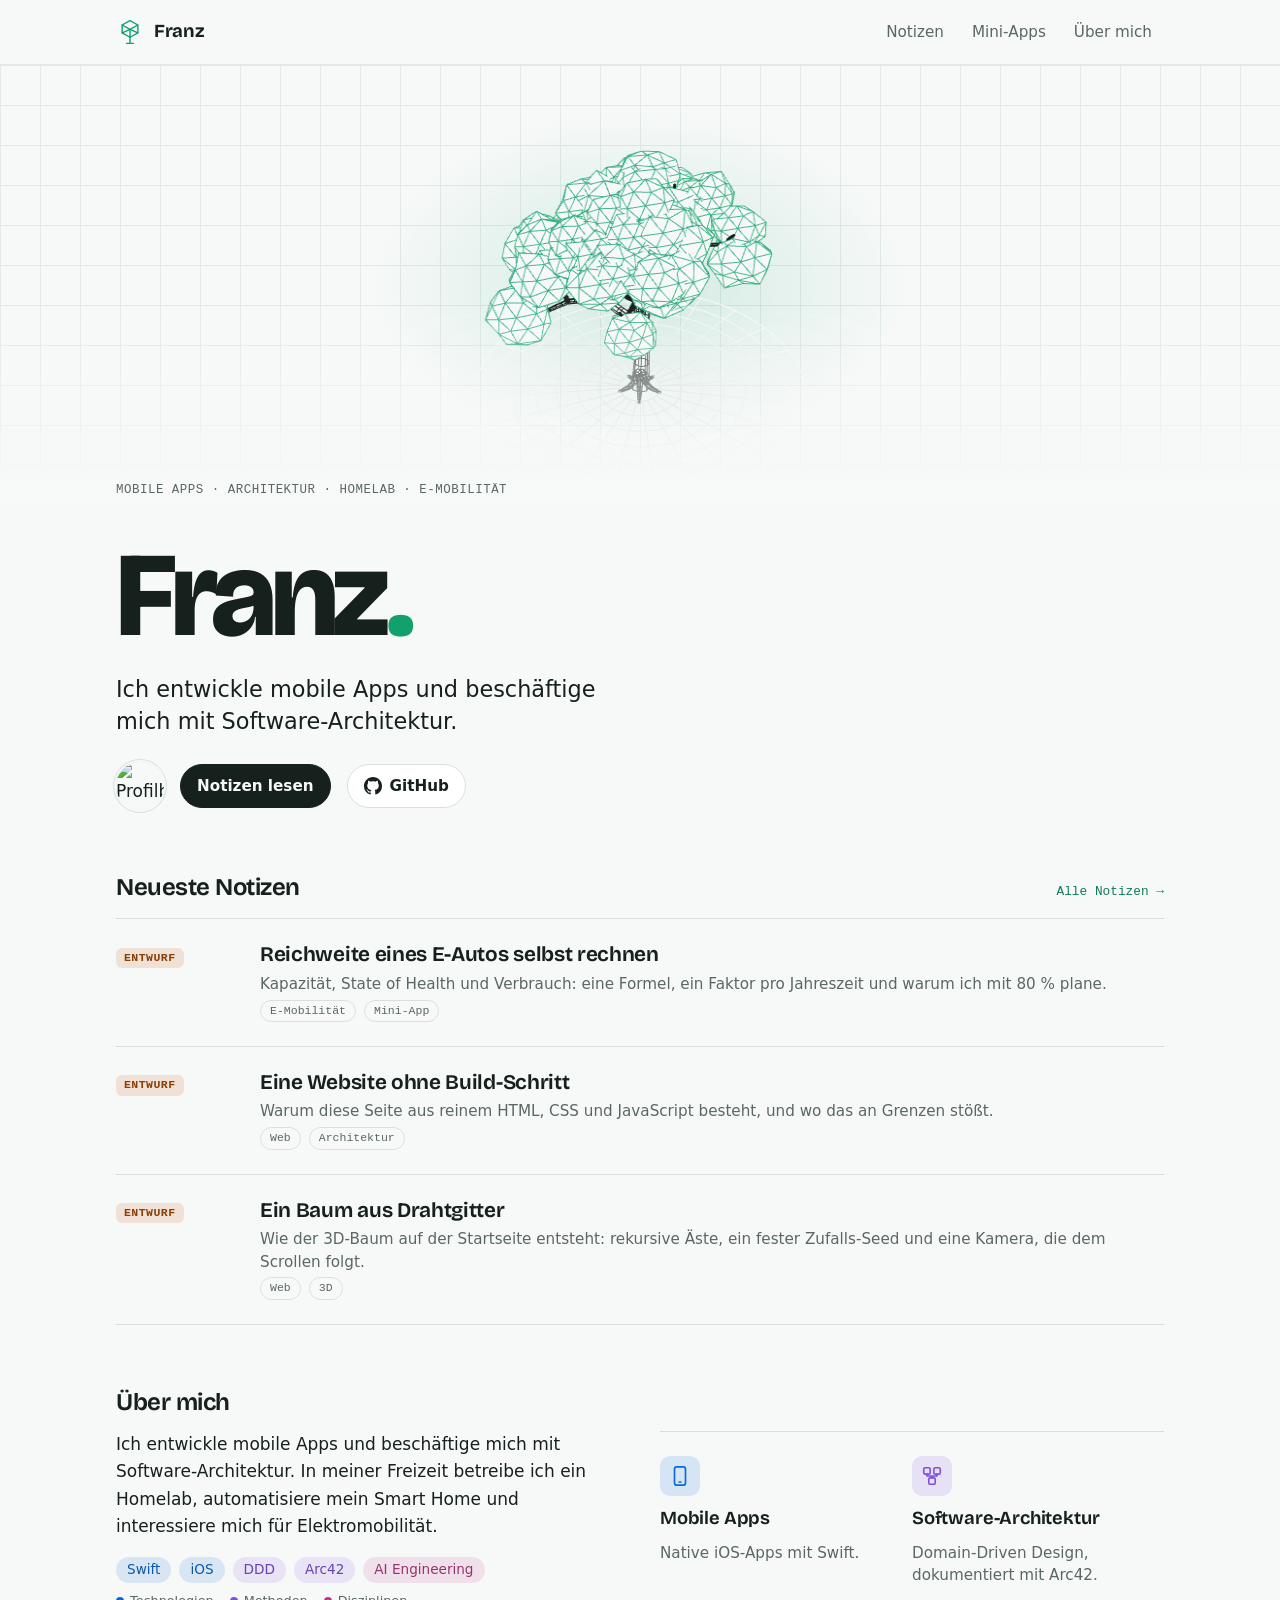
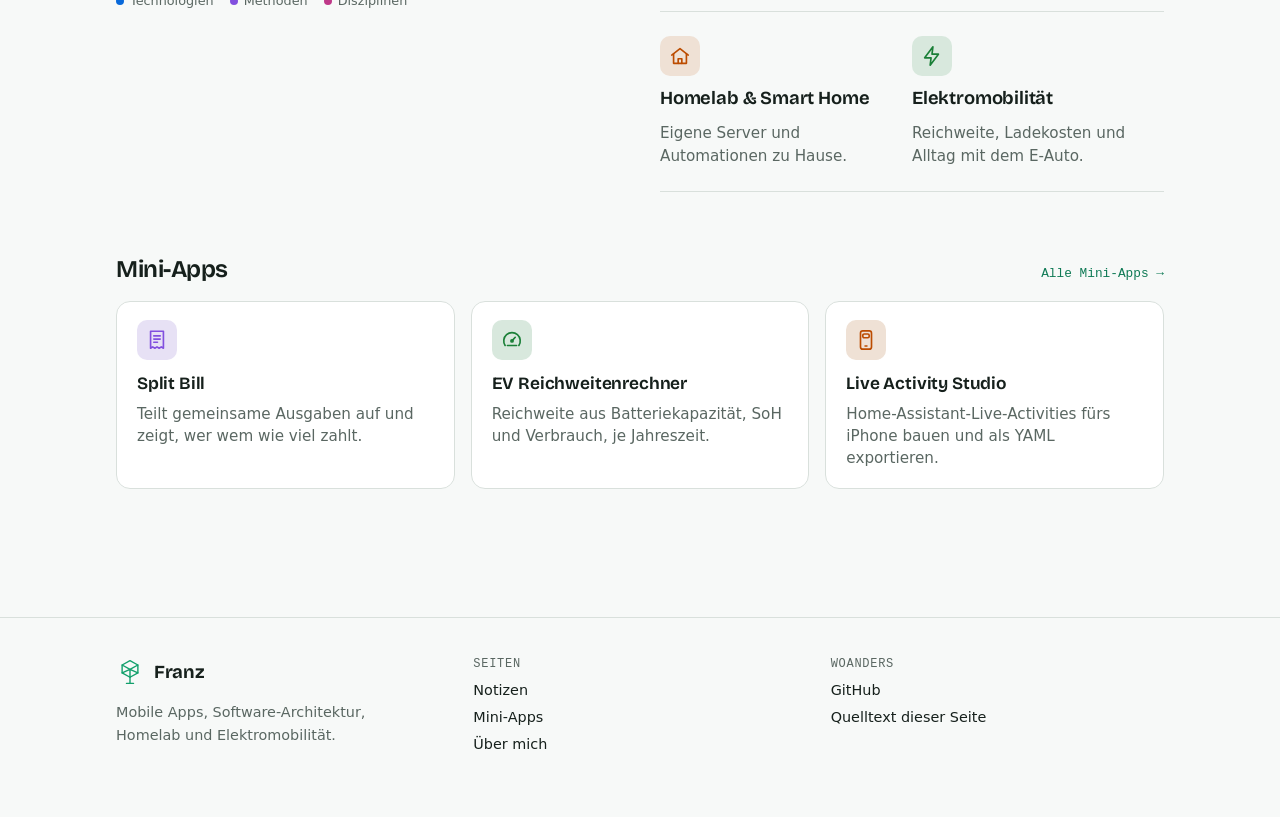
==== commit e31b8711: "Design System „Drahtgitter“, neue Kopfzeile und Notizen-Skizzen - Tokens für Farbe (Laubgrün als Akz" ====
--- a/index.html
+++ b/index.html
@@ -5,101 +5,165 @@
   <meta name="viewport" content="width=device-width, initial-scale=1">
   <title>Franz</title>
   <meta name="description" content="Franz – Mobile App Development, Software Architecture, Homelab, Smart Home, EVs">
-  <link rel="stylesheet" href="style.css?v=3">
-  <script type="module" src="assets/tree-stage.js"></script>
+  <link rel="stylesheet" href="style.css?v=4">
+  <script type="module" src="assets/tree-stage.js?v=2"></script>
 </head>
 <body>
-  <nav class="site-nav">
-    <a href="./" aria-current="page">Profil</a>
-    <a href="apps/">Mini-Apps</a>
-  </nav>
-  <div class="tree-stage">
-    <canvas role="img" aria-label="Drahtgittermodell eines Baums, die Ansicht kreist beim Scrollen um den Baum"></canvas>
+  <header class="site-header">
+    <div class="wrap">
+      <a class="brand" href="./"><svg viewBox="0 0 32 32" width="28" height="28" fill="none" stroke="currentColor" stroke-width="1.6" stroke-linejoin="round" stroke-linecap="round" aria-hidden="true"><path d="M16 3 7 8v9l9 5 9-5V8z"/><path d="M7 8l9 5 9-5M16 13v9M7 17l9-4 9 4"/><path d="M16 22v7M12 29h8"/></svg>Franz</a>
+      <nav class="site-nav" aria-label="Hauptnavigation">
+        <a href="notizen/">Notizen</a>
+        <a href="apps/">Mini-Apps</a>
+        <a href="#ueber">Über mich</a>
+      </nav>
+    </div>
+  </header>
+  <div class="hero-band">
+    <div class="tree-stage">
+      <canvas role="img" aria-label="Drahtgittermodell eines Baums, die Ansicht kreist beim Scrollen um den Baum"></canvas>
+    </div>
   </div>
   <main>
-    <div class="hero">
-      <img class="avatar" src="https://avatars.githubusercontent.com/u/1780720?v=4" alt="Profilbild von Franz" width="120" height="120">
-      <div class="hero-text">
-        <div class="name-row">
-          <h1>Franz</h1>
-          <a class="icon-link" href="https://github.com/franzlj" aria-label="GitHub-Profil von Franz" title="GitHub">
-            <svg viewBox="0 0 16 16" width="26" height="26" aria-hidden="true" fill="currentColor"><path d="M8 0c4.42 0 8 3.58 8 8a8.013 8.013 0 0 1-5.45 7.59c-.4.08-.55-.17-.55-.38 0-.27.01-1.13.01-2.2 0-.75-.25-1.23-.54-1.48 1.78-.2 3.65-.88 3.65-3.95 0-.88-.31-1.59-.82-2.15.08-.2.36-1.02-.08-2.12 0 0-.67-.22-2.2.82-.64-.18-1.32-.27-2-.27-.68 0-1.36.09-2 .27-1.53-1.03-2.2-.82-2.2-.82-.44 1.1-.16 1.92-.08 2.12-.51.56-.82 1.28-.82 2.15 0 3.06 1.86 3.75 3.64 3.95-.23.2-.44.55-.51 1.07-.46.21-1.61.55-2.33-.66-.15-.24-.6-.83-1.23-.82-.67.01-.27.38.01.53.34.19.73.9.82 1.13.16.45.68 1.31 2.69.94 0 .67.01 1.3.01 1.49 0 .21-.15.45-.55.38A7.995 7.995 0 0 1 0 8c0-4.42 3.58-8 8-8Z"/></svg>
-          </a>
-        </div>
-        <p class="tagline roles">Mobile App Development · Software Architecture</p>
+    <section class="hero" aria-labelledby="h-name">
+      <p class="eyebrow">Mobile Apps · Architektur · Homelab · E-Mobilität</p>
+      <h1 class="hero-name" id="h-name">Franz<span class="dot">.</span></h1>
+      <p class="hero-lead">Ich entwickle mobile Apps und beschäftige mich mit Software-Architektur.</p>
+      <div class="hero-meta">
+        <img class="avatar" src="https://avatars.githubusercontent.com/u/1780720?v=4" alt="Profilbild von Franz" width="48" height="48">
+        <a class="btn btn-primary" href="notizen/">Notizen lesen</a>
+        <a class="btn" href="https://github.com/franzlj"><svg viewBox="0 0 16 16" width="18" height="18" aria-hidden="true" fill="currentColor"><path d="M8 0c4.42 0 8 3.58 8 8a8.013 8.013 0 0 1-5.45 7.59c-.4.08-.55-.17-.55-.38 0-.27.01-1.13.01-2.2 0-.75-.25-1.23-.54-1.48 1.78-.2 3.65-.88 3.65-3.95 0-.88-.31-1.59-.82-2.15.08-.2.36-1.02-.08-2.12 0 0-.67-.22-2.2.82-.64-.18-1.32-.27-2-.27-.68 0-1.36.09-2 .27-1.53-1.03-2.2-.82-2.2-.82-.44 1.1-.16 1.92-.08 2.12-.51.56-.82 1.28-.82 2.15 0 3.06 1.86 3.75 3.64 3.95-.23.2-.44.55-.51 1.07-.46.21-1.61.55-2.33-.66-.15-.24-.6-.83-1.23-.82-.67.01-.27.38.01.53.34.19.73.9.82 1.13.16.45.68 1.31 2.69.94 0 .67.01 1.3.01 1.49 0 .21-.15.45-.55.38A7.995 7.995 0 0 1 0 8c0-4.42 3.58-8 8-8Z"/></svg>GitHub</a>
       </div>
+    </section>
+
+    <div class="section-head">
+      <h2>Neueste Notizen</h2>
+      <a href="notizen/">Alle Notizen →</a>
     </div>
-    <ul class="tags" aria-label="Schwerpunkte">
-      <li class="tag-tech" title="Technologie">Swift</li>
-      <li class="tag-tech" title="Technologie">iOS</li>
-      <li class="tag-method" title="Methode">DDD</li>
-      <li class="tag-method" title="Methode">Arc42</li>
-      <li class="tag-discipline" title="Disziplin">AI Engineering</li>
-    </ul>
-    <p class="tag-legend">
-      <span class="tag-tech">Technologien</span>
-      <span class="tag-method">Methoden</span>
-      <span class="tag-discipline">Disziplinen</span>
-    </p>
-    <section aria-labelledby="h-about">
-      <h2 class="eyebrow" id="h-about">Über mich</h2>
-      <p class="lead">
-        Ich entwickle mobile Apps und beschäftige mich mit Software-Architektur.
-        In meiner Freizeit betreibe ich ein Homelab, automatisiere mein Smart Home
-        und interessiere mich für Elektromobilität.
-      </p>
-    </section>
-    <section aria-labelledby="h-focus">
-      <h2 class="eyebrow" id="h-focus">Woran ich arbeite</h2>
-      <ul class="focus-grid">
-        <li class="focus-card" style="--cat: var(--accent)">
-          <span class="app-tile-icon" aria-hidden="true"><svg viewBox="0 0 24 24" width="22" height="22" fill="none" stroke="currentColor" stroke-width="1.8" stroke-linecap="round" stroke-linejoin="round"><rect x="6" y="2" width="12" height="20" rx="2.5"/><path d="M11 18.5h2"/></svg></span>
-          <strong>Mobile Apps</strong>
-          <span>Native iOS-Apps mit Swift.</span>
-        </li>
-        <li class="focus-card" style="--cat: var(--cat-method)">
-          <span class="app-tile-icon" aria-hidden="true"><svg viewBox="0 0 24 24" width="22" height="22" fill="none" stroke="currentColor" stroke-width="1.8" stroke-linecap="round" stroke-linejoin="round"><rect x="3" y="3" width="7" height="7" rx="1.5"/><rect x="14" y="3" width="7" height="7" rx="1.5"/><rect x="8.5" y="14" width="7" height="7" rx="1.5"/><path d="M6.5 10v2h11v-2M12 12v2"/></svg></span>
-          <strong>Software-Architektur</strong>
-          <span>Domain-Driven Design und Dokumentation mit Arc42.</span>
-        </li>
-        <li class="focus-card" style="--cat: var(--app-smarthome)">
-          <span class="app-tile-icon" aria-hidden="true"><svg viewBox="0 0 24 24" width="22" height="22" fill="none" stroke="currentColor" stroke-width="1.8" stroke-linecap="round" stroke-linejoin="round"><path d="M3 11 12 4l9 7"/><path d="M5 9.5V20h14V9.5"/><path d="M10 20v-5h4v5"/></svg></span>
-          <strong>Homelab & Smart Home</strong>
-          <span>Eigene Server und Automationen mit Home Assistant.</span>
-        </li>
-        <li class="focus-card" style="--cat: var(--app-emobil)">
-          <span class="app-tile-icon" aria-hidden="true"><svg viewBox="0 0 24 24" width="22" height="22" fill="none" stroke="currentColor" stroke-width="1.8" stroke-linecap="round" stroke-linejoin="round"><path d="M13 2 4 14h7l-1 8 9-12h-7z"/></svg></span>
-          <strong>Elektromobilität</strong>
-          <span>Reichweite, Ladekosten und Alltag mit dem E-Auto.</span>
-        </li>
-      </ul>
-    </section>
-    <section aria-labelledby="h-apps">
-      <div class="section-head">
-        <h2 class="eyebrow" id="h-apps">Mini-Apps</h2>
-        <a href="apps/">Alle ansehen →</a>
-      </div>
-      <ul class="app-grid">
-        <li style="--cat: var(--app-alltag)">
-          <a class="app-tile" href="apps/split-bill/">
-            <span class="app-tile-icon" aria-hidden="true"><svg viewBox="0 0 24 24" width="22" height="22" fill="none" stroke="currentColor" stroke-width="1.8" stroke-linecap="round" stroke-linejoin="round"><path d="M5 2.5h14V21l-2.33-1.5L14.33 21 12 19.5 9.67 21l-2.34-1.5L5 21z"/><path d="M8.5 7.5h7M8.5 11h7M8.5 14.5h4"/></svg></span>
-            <span class="app-tile-title">Split Bill</span>
-            <span class="app-tile-desc">Teilt gemeinsame Ausgaben auf und zeigt, wer wem wie viel zahlt.</span>
+    <ul class="post-list">
+          <li data-tags="E-Mobilität Mini-App">
+          <a class="post-link" href="notizen/ev-reichweite-rechnen/">
+            <span class="meta"><span class="status">Entwurf</span></span>
+            <span class="post-title">Reichweite eines E-Autos selbst rechnen</span>
+            <span class="post-desc">Kapazität, State of Health und Verbrauch: eine Formel, ein Faktor pro Jahreszeit und warum ich mit 80 % plane.</span>
+            <span class="post-tags"><span class="chip">E-Mobilität</span><span class="chip">Mini-App</span></span>
           </a>
         </li>
-        <li style="--cat: var(--app-emobil)">
-          <a class="app-tile" href="apps/ev-reichweite/">
-            <span class="app-tile-icon" aria-hidden="true"><svg viewBox="0 0 24 24" width="22" height="22" fill="none" stroke="currentColor" stroke-width="1.8" stroke-linecap="round" stroke-linejoin="round"><path d="M4.5 18a9 9 0 1 1 15 0"/><path d="m12 13 3.5-4"/><circle cx="12" cy="13" r="1.2"/><path d="M7 18h10"/></svg></span>
-            <span class="app-tile-title">EV Reichweitenrechner</span>
-            <span class="app-tile-desc">Reichweite aus Batteriekapazität, SoH und Verbrauch, je Jahreszeit.</span>
+          <li data-tags="Web Architektur">
+          <a class="post-link" href="notizen/website-ohne-build/">
+            <span class="meta"><span class="status">Entwurf</span></span>
+            <span class="post-title">Eine Website ohne Build-Schritt</span>
+            <span class="post-desc">Warum diese Seite aus reinem HTML, CSS und JavaScript besteht, und wo das an Grenzen stößt.</span>
+            <span class="post-tags"><span class="chip">Web</span><span class="chip">Architektur</span></span>
           </a>
         </li>
-      </ul>
+          <li data-tags="Web 3D">
+          <a class="post-link" href="notizen/drahtgitter-baum/">
+            <span class="meta"><span class="status">Entwurf</span></span>
+            <span class="post-title">Ein Baum aus Drahtgitter</span>
+            <span class="post-desc">Wie der 3D-Baum auf der Startseite entsteht: rekursive Äste, ein fester Zufalls-Seed und eine Kamera, die dem Scrollen folgt.</span>
+            <span class="post-tags"><span class="chip">Web</span><span class="chip">3D</span></span>
+          </a>
+        </li>
+    </ul>
+
+    <section id="ueber" aria-labelledby="h-ueber">
+      <div class="section-head"><h2 id="h-ueber">Über mich</h2></div>
+      <div class="two-col">
+        <div>
+          <p style="margin-top:0">
+            Ich entwickle mobile Apps und beschäftige mich mit Software-Architektur.
+            In meiner Freizeit betreibe ich ein Homelab, automatisiere mein Smart Home
+            und interessiere mich für Elektromobilität.
+          </p>
+          <ul class="tags" aria-label="Schwerpunkte">
+            <li class="tag-tech" title="Technologie">Swift</li>
+            <li class="tag-tech" title="Technologie">iOS</li>
+            <li class="tag-method" title="Methode">DDD</li>
+            <li class="tag-method" title="Methode">Arc42</li>
+            <li class="tag-discipline" title="Disziplin">AI Engineering</li>
+          </ul>
+          <p class="tag-legend" style="margin-top:var(--space-2)">
+            <span class="tag-tech">Technologien</span>
+            <span class="tag-method">Methoden</span>
+            <span class="tag-discipline">Disziplinen</span>
+          </p>
+        </div>
+        <ul class="focus-grid">
+          <li style="--cat: var(--cat-tech)">
+            <span class="app-tile-icon" aria-hidden="true"><svg viewBox="0 0 24 24" width="22" height="22" fill="none" stroke="currentColor" stroke-width="1.8" stroke-linecap="round" stroke-linejoin="round"><rect x="6" y="2" width="12" height="20" rx="2.5"/><path d="M11 18.5h2"/></svg></span>
+            <strong>Mobile Apps</strong>
+            <span>Native iOS-Apps mit Swift.</span>
+          </li>
+          <li style="--cat: var(--cat-method)">
+            <span class="app-tile-icon" aria-hidden="true"><svg viewBox="0 0 24 24" width="22" height="22" fill="none" stroke="currentColor" stroke-width="1.8" stroke-linecap="round" stroke-linejoin="round"><rect x="3" y="3" width="7" height="7" rx="1.5"/><rect x="14" y="3" width="7" height="7" rx="1.5"/><rect x="8.5" y="14" width="7" height="7" rx="1.5"/><path d="M6.5 10v2h11v-2M12 12v2"/></svg></span>
+            <strong>Software-Architektur</strong>
+            <span>Domain-Driven Design, dokumentiert mit Arc42.</span>
+          </li>
+          <li style="--cat: var(--app-smarthome)">
+            <span class="app-tile-icon" aria-hidden="true"><svg viewBox="0 0 24 24" width="22" height="22" fill="none" stroke="currentColor" stroke-width="1.8" stroke-linecap="round" stroke-linejoin="round"><path d="M3 11 12 4l9 7"/><path d="M5 9.5V20h14V9.5"/><path d="M10 20v-5h4v5"/></svg></span>
+            <strong>Homelab & Smart Home</strong>
+            <span>Eigene Server und Automationen zu Hause.</span>
+          </li>
+          <li style="--cat: var(--app-emobil)">
+            <span class="app-tile-icon" aria-hidden="true"><svg viewBox="0 0 24 24" width="22" height="22" fill="none" stroke="currentColor" stroke-width="1.8" stroke-linecap="round" stroke-linejoin="round"><path d="M13 2 4 14h7l-1 8 9-12h-7z"/></svg></span>
+            <strong>Elektromobilität</strong>
+            <span>Reichweite, Ladekosten und Alltag mit dem E-Auto.</span>
+          </li>
+        </ul>
+      </div>
     </section>
+
+    <div class="section-head">
+      <h2>Mini-Apps</h2>
+      <a href="apps/">Alle Mini-Apps →</a>
+    </div>
+    <ul class="app-grid">
+          <li style="--cat: var(--app-alltag)">
+            <a class="app-tile" href="apps/split-bill/">
+              <span class="app-tile-icon" aria-hidden="true"><svg viewBox="0 0 24 24" width="22" height="22" fill="none" stroke="currentColor" stroke-width="1.8" stroke-linecap="round" stroke-linejoin="round"><path d="M5 2.5h14V21l-2.33-1.5L14.33 21 12 19.5 9.67 21l-2.34-1.5L5 21z"/><path d="M8.5 7.5h7M8.5 11h7M8.5 14.5h4"/></svg></span>
+              <span class="app-tile-title">Split Bill</span>
+              <span class="app-tile-desc">Teilt gemeinsame Ausgaben auf und zeigt, wer wem wie viel zahlt.</span>
+            </a>
+          </li>
+          <li style="--cat: var(--app-emobil)">
+            <a class="app-tile" href="apps/ev-reichweite/">
+              <span class="app-tile-icon" aria-hidden="true"><svg viewBox="0 0 24 24" width="22" height="22" fill="none" stroke="currentColor" stroke-width="1.8" stroke-linecap="round" stroke-linejoin="round"><path d="M4.5 18a9 9 0 1 1 15 0"/><path d="m12 13 3.5-4"/><circle cx="12" cy="13" r="1.2"/><path d="M7 18h10"/></svg></span>
+              <span class="app-tile-title">EV Reichweitenrechner</span>
+              <span class="app-tile-desc">Reichweite aus Batteriekapazität, SoH und Verbrauch, je Jahreszeit.</span>
+            </a>
+          </li>
+          <li style="--cat: var(--app-smarthome)">
+            <a class="app-tile" href="apps/live-activities-studio/">
+              <span class="app-tile-icon" aria-hidden="true"><svg viewBox="0 0 24 24" width="22" height="22" fill="none" stroke="currentColor" stroke-width="1.8" stroke-linecap="round" stroke-linejoin="round"><rect x="6" y="2" width="12" height="20" rx="2.5"/><rect x="8.5" y="5.5" width="7" height="4" rx="1.5"/><path d="M11 18.5h2"/></svg></span>
+              <span class="app-tile-title">Live Activity Studio</span>
+              <span class="app-tile-desc">Home-Assistant-Live-Activities fürs iPhone bauen und als YAML exportieren.</span>
+            </a>
+          </li>
+    </ul>
   </main>
   <footer class="site-footer">
-    <span>© 2026 Franz · HTML, CSS und JavaScript, ohne Build-Schritt</span>
-    <a href="https://github.com/franzlj/franzlj.github.io">Quelltext auf GitHub</a>
+    <div class="wrap">
+      <div>
+        <a class="brand" href="./"><svg viewBox="0 0 32 32" width="28" height="28" fill="none" stroke="currentColor" stroke-width="1.6" stroke-linejoin="round" stroke-linecap="round" aria-hidden="true"><path d="M16 3 7 8v9l9 5 9-5V8z"/><path d="M7 8l9 5 9-5M16 13v9M7 17l9-4 9 4"/><path d="M16 22v7M12 29h8"/></svg>Franz</a>
+        <p>Mobile Apps, Software-Architektur, Homelab und Elektromobilität.</p>
+      </div>
+      <nav aria-labelledby="f-seiten">
+        <h2 id="f-seiten">Seiten</h2>
+        <ul>
+          <li><a href="notizen/">Notizen</a></li>
+          <li><a href="apps/">Mini-Apps</a></li>
+          <li><a href="#ueber">Über mich</a></li>
+        </ul>
+      </nav>
+      <nav aria-labelledby="f-extern">
+        <h2 id="f-extern">Woanders</h2>
+        <ul>
+          <li><a href="https://github.com/franzlj">GitHub</a></li>
+          <li><a href="https://github.com/franzlj/franzlj.github.io">Quelltext dieser Seite</a></li>
+        </ul>
+      </nav>
+    </div>
   </footer>
 </body>
 </html>
--- a/style.css
+++ b/style.css
@@ -1,152 +1,273 @@
+/* Design System „Drahtgitter“: Millimeterpapier, Drahtgitter-Baum, Laubgrün als Akzent.
+   Tokens zuerst; App-spezifisches CSS nutzt --bg, --fg, --muted, --accent. */
+@font-face {
+  font-family: "Bricolage Grotesque";
+  src: url("vendor/fonts/bricolage-grotesque-latin.woff2") format("woff2");
+  font-weight: 200 800;
+  font-stretch: 75% 100%;
+  font-display: swap;
+}
 :root {
-  --bg: #ffffff;
-  --fg: #1f2328;
-  --muted: #59636e;
-  --accent: #0969da;
-  /* Skill-Kategorien (GitHub-Primer-Palette) */
-  --cat-tech: #1a7f37;
+  /* Farben */
+  --bg: #f7f9f8;
+  --fg: #16201c;
+  --muted: #5a6762;
+  --accent: #0f7a55;
+  --leaf: #12a06c;
+  --surface: #ffffff;
+  --surface-2: #eef2f0;
+  --border: #d9e0dc;
+  --grid: #e3e9e6;
+  /* Skill-Kategorien */
+  --cat-tech: #0969da;
   --cat-method: #8250df;
   --cat-discipline: #bf3989;
   /* Mini-App-Kategorien */
   --app-smarthome: #bc4c00;
   --app-emobil: #1a7f37;
   --app-alltag: #8250df;
-  /* Abgeleitete Flächen und Linien */
-  --surface: color-mix(in srgb, var(--muted) 6%, var(--bg));
-  --border: color-mix(in srgb, var(--muted) 24%, transparent);
-  --shadow: 0 1px 2px rgb(31 35 40 / .06), 0 8px 24px -12px rgb(31 35 40 / .18);
-  --glow: color-mix(in srgb, var(--accent) 14%, transparent);
-  --radius: 16px;
+  /* Schrift */
+  --font-display: "Bricolage Grotesque", system-ui, -apple-system, "Segoe UI", Roboto, sans-serif;
+  --font-body: system-ui, -apple-system, "Segoe UI", Roboto, sans-serif;
+  --font-mono: ui-monospace, "SF Mono", SFMono-Regular, Menlo, Consolas, monospace;
+  /* Abstände (8er-Raster), Radien, Schatten */
+  --space-1: 4px;
+  --space-2: 8px;
+  --space-3: 16px;
+  --space-4: 24px;
+  --space-5: 40px;
+  --space-6: 64px;
+  --space-7: 96px;
+  --radius-sm: 6px;
+  --radius: 14px;
+  --radius-pill: 999px;
+  --shadow: 0 1px 2px rgb(22 32 28 / .06), 0 10px 30px -14px rgb(22 32 28 / .22);
+  /* Breiten */
+  --wide: 1080px;
   --col: 720px;
+  --header-h: 64px;
 }
 @media (prefers-color-scheme: dark) {
   :root {
-    --bg: #0d1117;
-    --fg: #e6edf3;
-    --muted: #9198a1;
-    --accent: #4493f8;
-    --cat-tech: #3fb950;
+    --bg: #0c1210;
+    --fg: #e4ece8;
+    --muted: #93a29b;
+    --accent: #3fcf8e;
+    --leaf: #3fcf8e;
+    --surface: #131b18;
+    --surface-2: #18221e;
+    --border: #26332e;
+    --grid: #17201c;
+    --cat-tech: #4493f8;
     --cat-method: #ab7df8;
     --cat-discipline: #db61a2;
     --app-smarthome: #f0883e;
     --app-emobil: #3fb950;
     --app-alltag: #ab7df8;
-    --shadow: 0 1px 2px rgb(0 0 0 / .3), 0 12px 32px -16px rgb(0 0 0 / .7);
-    --glow: color-mix(in srgb, var(--accent) 20%, transparent);
+    --shadow: 0 1px 2px rgb(0 0 0 / .4), 0 14px 34px -16px rgb(0 0 0 / .8);
+    color-scheme: dark;
   }
 }
+
+/* ---------- Grundlagen ---------- */
 * { box-sizing: border-box; }
+html { scroll-padding-top: calc(var(--header-h) + var(--space-3)); }
 body {
   margin: 0;
   background: var(--bg);
   color: var(--fg);
-  font: 17px/1.6 system-ui, -apple-system, "Segoe UI", Roboto, sans-serif;
+  font: 17px/1.6 var(--font-body);
   -webkit-font-smoothing: antialiased;
   text-rendering: optimizeLegibility;
 }
 main {
   max-width: var(--col);
   margin: 0 auto;
-  padding: 64px 16px;
-}
+  padding: var(--space-6) var(--space-3);
+}
+h1, h2, h3 { font-family: var(--font-display); text-wrap: balance; letter-spacing: -.02em; line-height: 1.1; }
+h1 { margin: 0 0 var(--space-2); font-size: clamp(2.2rem, 1.6rem + 2.6vw, 3.2rem); font-weight: 700; }
+h2 { margin: var(--space-5) 0 var(--space-3); font-size: 1.5rem; font-weight: 650; }
+h3 { margin: var(--space-4) 0 var(--space-2); font-size: 1.15rem; font-weight: 650; }
+p { text-wrap: pretty; }
+a { color: var(--accent); text-underline-offset: .2em; text-decoration-thickness: 1px; }
+a:hover { text-decoration-thickness: 2px; }
+:focus-visible { outline: 2px solid var(--accent); outline-offset: 2px; border-radius: 2px; }
+::selection { background: color-mix(in srgb, var(--leaf) 28%, transparent); }
 .avatar { border-radius: 50%; display: block; }
-h1 { margin: 24px 0 4px; font-size: clamp(2rem, 1.4rem + 2.4vw, 2.75rem); line-height: 1.1; letter-spacing: -.025em; }
-h2 { font-size: 1.1rem; margin-top: 40px; letter-spacing: -.01em; }
-h1, h2, h3 { text-wrap: balance; }
-p { text-wrap: pretty; }
 .tagline { color: var(--muted); margin: 0; }
-a { color: var(--accent); text-underline-offset: .2em; }
-:focus-visible { outline: 2px solid var(--accent); outline-offset: 2px; }
-::selection { background: color-mix(in srgb, var(--accent) 25%, transparent); }
-
-/* Navigation: gemeinsame Capsule, bleibt beim Scrollen oben (Glas-Effekt),
-   Hover blendet eingesetzte Capsule ein */
-.site-nav {
-  --nav-col: var(--col);
+.visually-hidden {
+  position: absolute;
+  width: 1px;
+  height: 1px;
+  overflow: hidden;
+  clip: rect(0 0 0 0);
+  white-space: nowrap;
+}
+.wrap { max-width: var(--wide); margin: 0 auto; padding-inline: var(--space-3); }
+
+/* Kleine Zeile in Monospace über Abschnitten und für Metadaten (Datum, Lesezeit, Kategorie) */
+.eyebrow, .meta {
+  font-family: var(--font-mono);
+  font-size: .78rem;
+  letter-spacing: .04em;
+  color: var(--muted);
+}
+.eyebrow { margin: 0 0 var(--space-3); text-transform: uppercase; font-weight: 500; }
+.section-head { display: flex; align-items: baseline; justify-content: space-between; gap: var(--space-3); margin: var(--space-6) 0 var(--space-3); }
+.section-head h2 { margin: 0; }
+.section-head a { font-family: var(--font-mono); font-size: .8rem; text-decoration: none; white-space: nowrap; }
+.section-head a:hover { text-decoration: underline; }
+
+/* ---------- Kopfzeile: Marke links, Hauptnavigation rechts, bleibt oben ---------- */
+.site-header {
   position: sticky;
-  top: 12px;
-  z-index: 10;
-  width: fit-content;
-  max-width: calc(100% - 32px);
-  margin: 16px auto 0 max(16px, (100% - var(--nav-col)) / 2 + 16px);
-  padding: 4px;
+  top: 0;
+  z-index: 20;
+  background: color-mix(in srgb, var(--bg) 78%, transparent);
+  -webkit-backdrop-filter: saturate(1.5) blur(14px);
+  backdrop-filter: saturate(1.5) blur(14px);
+  border-bottom: 1px solid color-mix(in srgb, var(--border) 70%, transparent);
+}
+.site-header .wrap {
+  min-height: var(--header-h);
   display: flex;
   flex-wrap: wrap;
-  gap: 4px;
-  border: 1px solid var(--border);
-  border-radius: 999px;
-  background: color-mix(in srgb, var(--surface) 72%, transparent);
-  -webkit-backdrop-filter: saturate(1.6) blur(14px);
-  backdrop-filter: saturate(1.6) blur(14px);
-  box-shadow: var(--shadow);
-}
+  align-items: center;
+  justify-content: space-between;
+  gap: var(--space-2) var(--space-4);
+  padding-block: var(--space-2);
+}
+.brand {
+  display: inline-flex;
+  align-items: center;
+  gap: 10px;
+  color: var(--fg);
+  font-family: var(--font-display);
+  font-weight: 700;
+  font-size: 1.15rem;
+  letter-spacing: -.02em;
+  text-decoration: none;
+}
+.brand svg { width: 28px; height: 28px; color: var(--leaf); flex: none; }
+.site-nav { display: flex; flex-wrap: wrap; gap: var(--space-1); }
 .site-nav a {
-  padding: 4px 14px;
-  border-radius: 999px;
+  position: relative;
+  padding: 6px 12px;
+  border-radius: var(--radius-pill);
   color: var(--muted);
+  font-size: .95rem;
+  font-weight: 500;
   text-decoration: none;
-  transition: background-color .15s, box-shadow .15s, color .15s;
-}
-.site-nav a:hover, .site-nav a:focus-visible {
-  color: var(--accent);
-  background: color-mix(in srgb, var(--muted) 18%, var(--bg));
-  box-shadow: inset 0 1px 3px rgb(0 0 0 / .28);
-}
-.site-nav a[aria-current="page"] { color: var(--fg); font-weight: 600; background: var(--bg); box-shadow: 0 1px 2px rgb(0 0 0 / .12); }
-.site-nav + main { padding-top: 40px; }
-
-/* Profil: 3D-Baum zwischen Navigation und Profilbild */
+  transition: color .15s, background-color .15s;
+}
+.site-nav a:hover { color: var(--fg); background: var(--surface-2); }
+.site-nav a[aria-current="page"] { color: var(--fg); }
+.site-nav a[aria-current="page"]::after {
+  content: "";
+  position: absolute;
+  left: 12px;
+  right: 12px;
+  bottom: 0;
+  height: 2px;
+  border-radius: 2px;
+  background: var(--leaf);
+}
+@media (max-width: 520px) {
+  .site-header .wrap { padding-block: var(--space-2) 0; }
+  .site-nav { width: calc(100% + 2 * var(--space-3)); margin-inline: calc(-1 * var(--space-3)); padding-inline: var(--space-2); flex-wrap: nowrap; overflow-x: auto; scrollbar-width: none; }
+  .site-nav a { flex: none; padding-block: 8px 10px; }
+}
+@media (prefers-reduced-motion: reduce) { .site-nav a { transition: none; } }
+
+/* ---------- Startseite: Millimeterpapier mit Drahtgitter-Baum ---------- */
+.hero-band {
+  position: relative;
+  overflow: clip;
+  /* Raster aus 8px-Linien und 40px-Hauptlinien, läuft nach unten aus */
+  background:
+    linear-gradient(var(--grid) 1px, transparent 1px) 0 0 / 40px 40px,
+    linear-gradient(90deg, var(--grid) 1px, transparent 1px) 0 0 / 40px 40px;
+  mask-image: linear-gradient(to bottom, #000 55%, transparent);
+  -webkit-mask-image: linear-gradient(to bottom, #000 55%, transparent);
+}
 .tree-stage {
-  max-width: 960px;
-  height: clamp(200px, 36vw, 360px);
+  position: relative;
+  z-index: 0;
+  max-width: var(--wide);
+  height: clamp(240px, 42vw, 440px);
   margin: 0 auto;
-  padding: 0 16px;
+  padding: 0 var(--space-3);
+  will-change: transform;
 }
 .tree-stage canvas { display: block; width: 100%; height: 100%; }
 .tree-stage::before {
   content: "";
   position: absolute;
   z-index: -1;
-  inset: 0 18%;
-  background: radial-gradient(closest-side, var(--glow), transparent);
+  inset: 10% 25%;
+  background: radial-gradient(closest-side, color-mix(in srgb, var(--leaf) 16%, transparent), transparent);
 }
 /* Parallax: Der Inhalt schiebt sich beim Scrollen über das Modell (Versatz per JS) */
 body:has(.tree-stage) { overflow-x: clip; }
-.tree-stage { position: relative; z-index: 0; will-change: transform; }
-.tree-stage + main { position: relative; z-index: 1; padding-top: 12px; }
-.tree-stage + main::before {
+.hero-band + main { position: relative; z-index: 1; margin-top: calc(-1 * var(--space-6)); padding-top: 0; max-width: var(--wide); }
+.hero-band + main::before {
   content: "";
   position: absolute;
   z-index: -1;
   inset: 0 calc(50% - 50vw);
-  background: linear-gradient(to bottom, transparent, var(--bg) 28px);
-}
-@media (prefers-reduced-motion: reduce) { .site-nav a { transition: none; } }
-
-/* Profil: Name mit GitHub-Icon */
-.name-row { display: flex; align-items: center; gap: 12px; margin: 24px 0 4px; }
-.name-row h1 { margin: 0; }
-.icon-link { display: inline-flex; color: var(--muted); opacity: .8; transition: color .15s, opacity .15s; }
-.icon-link:hover, .icon-link:focus-visible { color: var(--fg); opacity: 1; }
-@media (prefers-reduced-motion: reduce) { .icon-link { transition: none; } }
-
-/* Profil: Rollen und Skill-Tags, Farbe je Kategorie */
-.tagline.roles { color: var(--fg); font-weight: 500; }
+  background: linear-gradient(to bottom, transparent, var(--bg) var(--space-6));
+}
+
+.hero { display: grid; gap: var(--space-4); padding-top: var(--space-5); }
+.hero-name {
+  margin: 0;
+  font-size: clamp(3.6rem, 2rem + 8vw, 7.5rem);
+  font-weight: 800;
+  line-height: .9;
+  letter-spacing: -.045em;
+  font-stretch: 90%;
+}
+.hero-name .dot { color: var(--leaf); }
+.hero-lead { max-width: 34ch; margin: 0; font-size: clamp(1.15rem, 1rem + .6vw, 1.4rem); line-height: 1.45; }
+.hero-meta { display: flex; flex-wrap: wrap; align-items: center; gap: var(--space-3); }
+.hero-meta .avatar { width: 48px; height: 48px; box-shadow: 0 0 0 2px var(--bg), 0 0 0 3px var(--border); }
+.btn {
+  display: inline-flex;
+  align-items: center;
+  gap: var(--space-2);
+  padding: 9px 16px;
+  border: 1px solid var(--border);
+  border-radius: var(--radius-pill);
+  background: var(--surface);
+  color: var(--fg);
+  font-size: .95rem;
+  font-weight: 600;
+  text-decoration: none;
+  transition: border-color .15s, background-color .15s;
+}
+.btn:hover { border-color: var(--fg); }
+.btn svg { width: 18px; height: 18px; }
+.btn-primary { background: var(--fg); border-color: var(--fg); color: var(--bg); }
+.btn-primary:hover { background: color-mix(in srgb, var(--fg) 86%, var(--leaf)); }
+@media (prefers-reduced-motion: reduce) { .btn { transition: none; } }
+
+/* Skill-Tags, Farbe je Kategorie */
 .tag-tech { --cat: var(--cat-tech); }
 .tag-method { --cat: var(--cat-method); }
 .tag-discipline { --cat: var(--cat-discipline); }
 .tags {
   list-style: none;
   padding: 0;
-  margin: 12px 0 0;
+  margin: 0;
   display: flex;
   flex-wrap: wrap;
-  gap: 8px;
+  gap: var(--space-2);
 }
 .tags li {
   padding: 2px 11px;
-  border-radius: 999px;
-  background: color-mix(in srgb, var(--cat) 15%, var(--bg));
+  border-radius: var(--radius-pill);
+  background: color-mix(in srgb, var(--cat) 13%, var(--bg));
   /* Text Richtung --fg gemischt: Kontrast >= 4.5:1 in Hell und Dunkel */
   color: color-mix(in srgb, var(--cat) 75%, var(--fg));
   font-size: .85rem;
@@ -155,8 +276,8 @@
 .tag-legend {
   display: flex;
   flex-wrap: wrap;
-  gap: 4px 16px;
-  margin: 10px 0 0;
+  gap: var(--space-1) var(--space-3);
+  margin: 0;
   color: var(--muted);
   font-size: .8rem;
 }
@@ -170,16 +291,135 @@
   background: var(--cat);
 }
 
-/* Mini-Apps-Übersicht: Kacheln */
-.visually-hidden {
-  position: absolute;
-  width: 1px;
-  height: 1px;
-  overflow: hidden;
-  clip: rect(0 0 0 0);
-  white-space: nowrap;
-}
-.app-search { margin-top: 24px; }
+/* Startseite: Raster aus Schwerpunkten, durch Linien getrennt statt Karten */
+.focus-grid {
+  list-style: none;
+  padding: 0;
+  margin: 0;
+  display: grid;
+  grid-template-columns: repeat(auto-fit, minmax(min(100%, 220px), 1fr));
+  border-top: 1px solid var(--border);
+}
+.focus-grid li {
+  display: grid;
+  align-content: start;
+  gap: var(--space-2);
+  padding: var(--space-4) var(--space-4) var(--space-4) 0;
+  border-bottom: 1px solid var(--border);
+}
+.focus-grid strong { font-family: var(--font-display); font-size: 1.15rem; font-weight: 650; letter-spacing: -.01em; }
+.focus-grid span:last-child { color: var(--muted); font-size: .95rem; line-height: 1.5; }
+.focus-grid .app-tile-icon { margin: 0; }
+.two-col { display: grid; gap: var(--space-5); grid-template-columns: repeat(auto-fit, minmax(min(100%, 420px), 1fr)); align-items: start; }
+
+/* ---------- Notizen: Liste ---------- */
+.post-list { list-style: none; padding: 0; margin: 0; border-top: 1px solid var(--border); }
+.post-list li { border-bottom: 1px solid var(--border); }
+.post-link {
+  display: grid;
+  grid-template-columns: 7.5rem 1fr;
+  gap: var(--space-1) var(--space-4);
+  padding: var(--space-4) 0;
+  color: var(--fg);
+  text-decoration: none;
+}
+.post-link .meta { padding-top: .35em; }
+.post-title { font-family: var(--font-display); font-size: 1.3rem; font-weight: 650; letter-spacing: -.015em; line-height: 1.2; }
+.post-link:hover .post-title { color: var(--accent); }
+.post-desc { grid-column: 2; margin: 0; color: var(--muted); font-size: .95rem; line-height: 1.5; }
+.post-tags { grid-column: 2; display: flex; flex-wrap: wrap; gap: var(--space-2); }
+.chip {
+  display: inline-block;
+  padding: 1px 9px;
+  border: 1px solid var(--border);
+  border-radius: var(--radius-pill);
+  color: var(--muted);
+  font-family: var(--font-mono);
+  font-size: .72rem;
+  line-height: 1.6;
+}
+.status {
+  display: inline-block;
+  padding: 1px 8px;
+  border-radius: var(--radius-sm);
+  background: color-mix(in srgb, var(--app-smarthome) 14%, var(--bg));
+  color: color-mix(in srgb, var(--app-smarthome) 70%, var(--fg));
+  font-family: var(--font-mono);
+  font-size: .72rem;
+  font-weight: 600;
+  letter-spacing: .04em;
+  text-transform: uppercase;
+}
+.post-list.compact .post-link { grid-template-columns: 1fr; }
+.post-list.compact .post-desc, .post-list.compact .post-tags { grid-column: 1; }
+.post-list .planned { padding: var(--space-3) 0; color: var(--muted); display: flex; gap: var(--space-3); align-items: baseline; }
+@media (max-width: 560px) {
+  .post-link { grid-template-columns: 1fr; }
+  .post-desc, .post-tags { grid-column: 1; }
+}
+.filter { display: flex; flex-wrap: wrap; gap: var(--space-2); margin: var(--space-4) 0; }
+.filter button {
+  padding: 4px 12px;
+  border: 1px solid var(--border);
+  border-radius: var(--radius-pill);
+  background: var(--surface);
+  color: var(--muted);
+  font: 500 .85rem var(--font-body);
+  cursor: pointer;
+}
+.filter button[aria-pressed="true"] { background: var(--fg); border-color: var(--fg); color: var(--bg); }
+
+/* ---------- Notizen: Artikel ---------- */
+.article { max-width: var(--col); }
+.article-head { display: grid; gap: var(--space-3); margin-bottom: var(--space-5); padding-bottom: var(--space-4); border-bottom: 1px solid var(--border); }
+.article-head h1 { font-size: clamp(2.2rem, 1.4rem + 3vw, 3.4rem); font-weight: 750; letter-spacing: -.035em; margin: 0; }
+.article-head .lead { margin: 0; font-size: 1.2rem; line-height: 1.5; color: var(--muted); }
+.article-head .meta { display: flex; flex-wrap: wrap; gap: var(--space-2) var(--space-3); align-items: center; }
+.back { font-family: var(--font-mono); font-size: .8rem; text-decoration: none; }
+.prose > * + * { margin-top: 1.1em; }
+.prose p, .prose ul, .prose ol { margin-bottom: 0; }
+.prose h2 { margin-top: 2em; }
+.prose code { font-family: var(--font-mono); font-size: .88em; padding: .1em .35em; border-radius: 4px; background: var(--surface-2); }
+.prose pre {
+  overflow-x: auto;
+  padding: var(--space-3) var(--space-4);
+  border: 1px solid var(--border);
+  border-radius: var(--radius);
+  background: var(--surface);
+  font-size: .85rem;
+  line-height: 1.55;
+}
+.prose pre code { padding: 0; background: none; font-size: inherit; }
+.prose blockquote { margin-inline: 0; padding-left: var(--space-3); border-left: 2px solid var(--leaf); color: var(--muted); }
+.prose figure { margin-inline: 0; }
+.prose figcaption { margin-top: var(--space-2); color: var(--muted); font-size: .85rem; }
+.prose table { width: 100%; border-collapse: collapse; font-size: .92rem; font-variant-numeric: tabular-nums; }
+.prose th, .prose td { padding: 8px 10px; border-bottom: 1px solid var(--border); text-align: left; }
+.prose th { font-family: var(--font-mono); font-size: .75rem; font-weight: 600; letter-spacing: .04em; text-transform: uppercase; color: var(--muted); }
+.prose td.num, .prose th.num { text-align: right; }
+.table-wrap { overflow-x: auto; }
+.formula {
+  padding: var(--space-3) var(--space-4);
+  border: 1px dashed var(--border);
+  border-radius: var(--radius);
+  font-family: var(--font-mono);
+  font-size: .92rem;
+  text-align: center;
+}
+.note {
+  padding: var(--space-3) var(--space-4);
+  border-radius: var(--radius);
+  background: var(--surface-2);
+  font-size: .92rem;
+}
+.note strong { font-family: var(--font-mono); font-size: .75rem; letter-spacing: .04em; text-transform: uppercase; }
+.pager { display: grid; grid-template-columns: repeat(auto-fit, minmax(min(100%, 240px), 1fr)); gap: var(--space-3); margin-top: var(--space-6); }
+.pager a { display: grid; gap: var(--space-1); padding: var(--space-3) var(--space-4); border: 1px solid var(--border); border-radius: var(--radius); color: var(--fg); text-decoration: none; }
+.pager a:hover { border-color: var(--fg); }
+.pager .post-title { font-size: 1.05rem; }
+
+/* ---------- Mini-Apps-Übersicht: Kacheln ---------- */
+.app-search { margin-top: var(--space-4); }
 .app-search input {
   width: 100%;
   padding: 10px 14px;
@@ -191,17 +431,18 @@
 }
 .app-search input::placeholder { color: var(--muted); }
 .app-search input:focus { outline: 2px solid var(--accent); outline-offset: 1px; border-color: transparent; }
-.app-empty { margin-top: 32px; color: var(--muted); }
+.app-empty { margin-top: var(--space-5); color: var(--muted); }
 .app-section h2 {
-  margin: 40px 0 12px;
+  margin: var(--space-5) 0 12px;
   color: var(--muted);
-  font-size: .85rem;
-  font-weight: 600;
+  font-family: var(--font-mono);
+  font-size: .78rem;
+  font-weight: 500;
   letter-spacing: .06em;
   text-transform: uppercase;
   display: flex;
   align-items: center;
-  gap: 8px;
+  gap: var(--space-2);
 }
 .app-section h2::before {
   content: "";
@@ -216,7 +457,7 @@
   margin: 0;
   display: grid;
   grid-template-columns: repeat(auto-fill, minmax(min(100%, 260px), 1fr));
-  gap: 16px;
+  gap: var(--space-3);
 }
 .app-tile {
   position: relative;
@@ -227,10 +468,7 @@
   padding: 18px 20px;
   border: 1px solid var(--border);
   border-radius: var(--radius);
-  /* Leichter Farbverlauf in der Kategoriefarbe von oben links */
-  background:
-    radial-gradient(120% 80% at 0 0, color-mix(in srgb, var(--cat, var(--accent)) 7%, transparent), transparent 60%),
-    var(--surface);
+  background: var(--surface);
   color: var(--fg);
   text-decoration: none;
   transition: border-color .2s, transform .2s, box-shadow .2s;
@@ -246,7 +484,7 @@
   transition: opacity .2s, transform .2s;
 }
 .app-tile:hover, .app-tile:focus-visible {
-  border-color: color-mix(in srgb, var(--cat, var(--accent)) 55%, transparent);
+  border-color: color-mix(in srgb, var(--cat, var(--accent)) 60%, transparent);
   transform: translateY(-2px);
   box-shadow: var(--shadow);
 }
@@ -256,7 +494,7 @@
   place-items: center;
   width: 40px;
   height: 40px;
-  margin-bottom: 4px;
+  margin-bottom: var(--space-1);
   border-radius: 10px;
   background: color-mix(in srgb, var(--cat, var(--accent)) 14%, var(--bg));
   color: var(--cat, var(--accent));
@@ -270,71 +508,23 @@
   stroke-linecap: round;
   stroke-linejoin: round;
 }
-.app-tile-title { font-weight: 600; color: var(--fg); letter-spacing: -.01em; }
+.app-tile-title { font-family: var(--font-display); font-size: 1.08rem; font-weight: 650; letter-spacing: -.01em; color: var(--fg); }
 .app-tile-desc { color: var(--muted); font-size: .95rem; line-height: 1.45; }
 @media (prefers-reduced-motion: reduce) {
   .app-tile, .app-tile::after { transition: none; }
   .app-tile:hover, .app-tile:focus-visible { transform: none; }
 }
 
-/* Profil: Kopfbereich, Profilbild neben dem Namen ab Tablet-Breite */
-.hero { display: grid; gap: 0 28px; align-items: center; }
-.hero .avatar { box-shadow: 0 0 0 4px var(--bg), 0 0 0 5px var(--border), var(--shadow); }
-@media (min-width: 600px) {
-  .hero { grid-template-columns: auto 1fr; }
-  .hero .name-row { margin-top: 0; }
-}
-
-/* Abschnittsüberschrift als kleine Zeile in Großbuchstaben, wie die Kategorien der Mini-Apps */
-.eyebrow {
-  margin: 56px 0 16px;
-  color: var(--muted);
-  font-size: .85rem;
-  font-weight: 600;
-  letter-spacing: .06em;
-  text-transform: uppercase;
-}
-.lead { font-size: 1.1rem; margin: 0; }
-.section-head { display: flex; align-items: baseline; justify-content: space-between; gap: 16px; }
-.section-head a { font-size: .9rem; text-decoration: none; white-space: nowrap; }
-.section-head a:hover { text-decoration: underline; }
-
-/* Profil: Schwerpunkte als Kartenraster */
-.focus-grid {
-  list-style: none;
-  padding: 0;
-  margin: 0;
+/* ---------- Fußzeile ---------- */
+.site-footer { margin-top: var(--space-6); border-top: 1px solid var(--border); color: var(--muted); font-size: .9rem; }
+.site-footer .wrap {
   display: grid;
-  grid-template-columns: repeat(auto-fill, minmax(min(100%, 300px), 1fr));
-  gap: 12px;
-}
-.focus-card {
-  display: grid;
-  grid-template-columns: auto 1fr;
-  align-content: start;
-  gap: 2px 14px;
-  padding: 16px 18px;
-  border: 1px solid var(--border);
-  border-radius: var(--radius);
-  background: var(--surface);
-}
-.focus-card .app-tile-icon { grid-row: span 2; margin: 0; }
-.focus-card strong { font-weight: 600; letter-spacing: -.01em; }
-.focus-card span:last-child { color: var(--muted); font-size: .92rem; line-height: 1.45; }
-
-/* Fußzeile */
-.site-footer {
-  max-width: var(--col);
-  margin: 0 auto;
-  padding: 24px 16px 48px;
-  display: flex;
-  flex-wrap: wrap;
-  justify-content: space-between;
-  gap: 8px 24px;
-  border-top: 1px solid color-mix(in srgb, var(--muted) 30%, transparent);
-  color: var(--muted);
-  font-size: .85rem;
-}
-.site-footer a { color: inherit; }
+  grid-template-columns: repeat(auto-fit, minmax(min(100%, 200px), 1fr));
+  gap: var(--space-4);
+  padding-block: var(--space-5) var(--space-6);
+}
+.site-footer h2 { margin: 0 0 var(--space-2); font-family: var(--font-mono); font-size: .75rem; font-weight: 500; letter-spacing: .06em; text-transform: uppercase; color: var(--muted); }
+.site-footer ul { list-style: none; margin: 0; padding: 0; display: grid; gap: var(--space-1); }
+.site-footer a { color: var(--fg); text-decoration: none; }
 .site-footer a:hover { color: var(--accent); }
-main + .site-footer { margin-top: -16px; }
+.site-footer p { margin: var(--space-2) 0 0; max-width: 30ch; }
